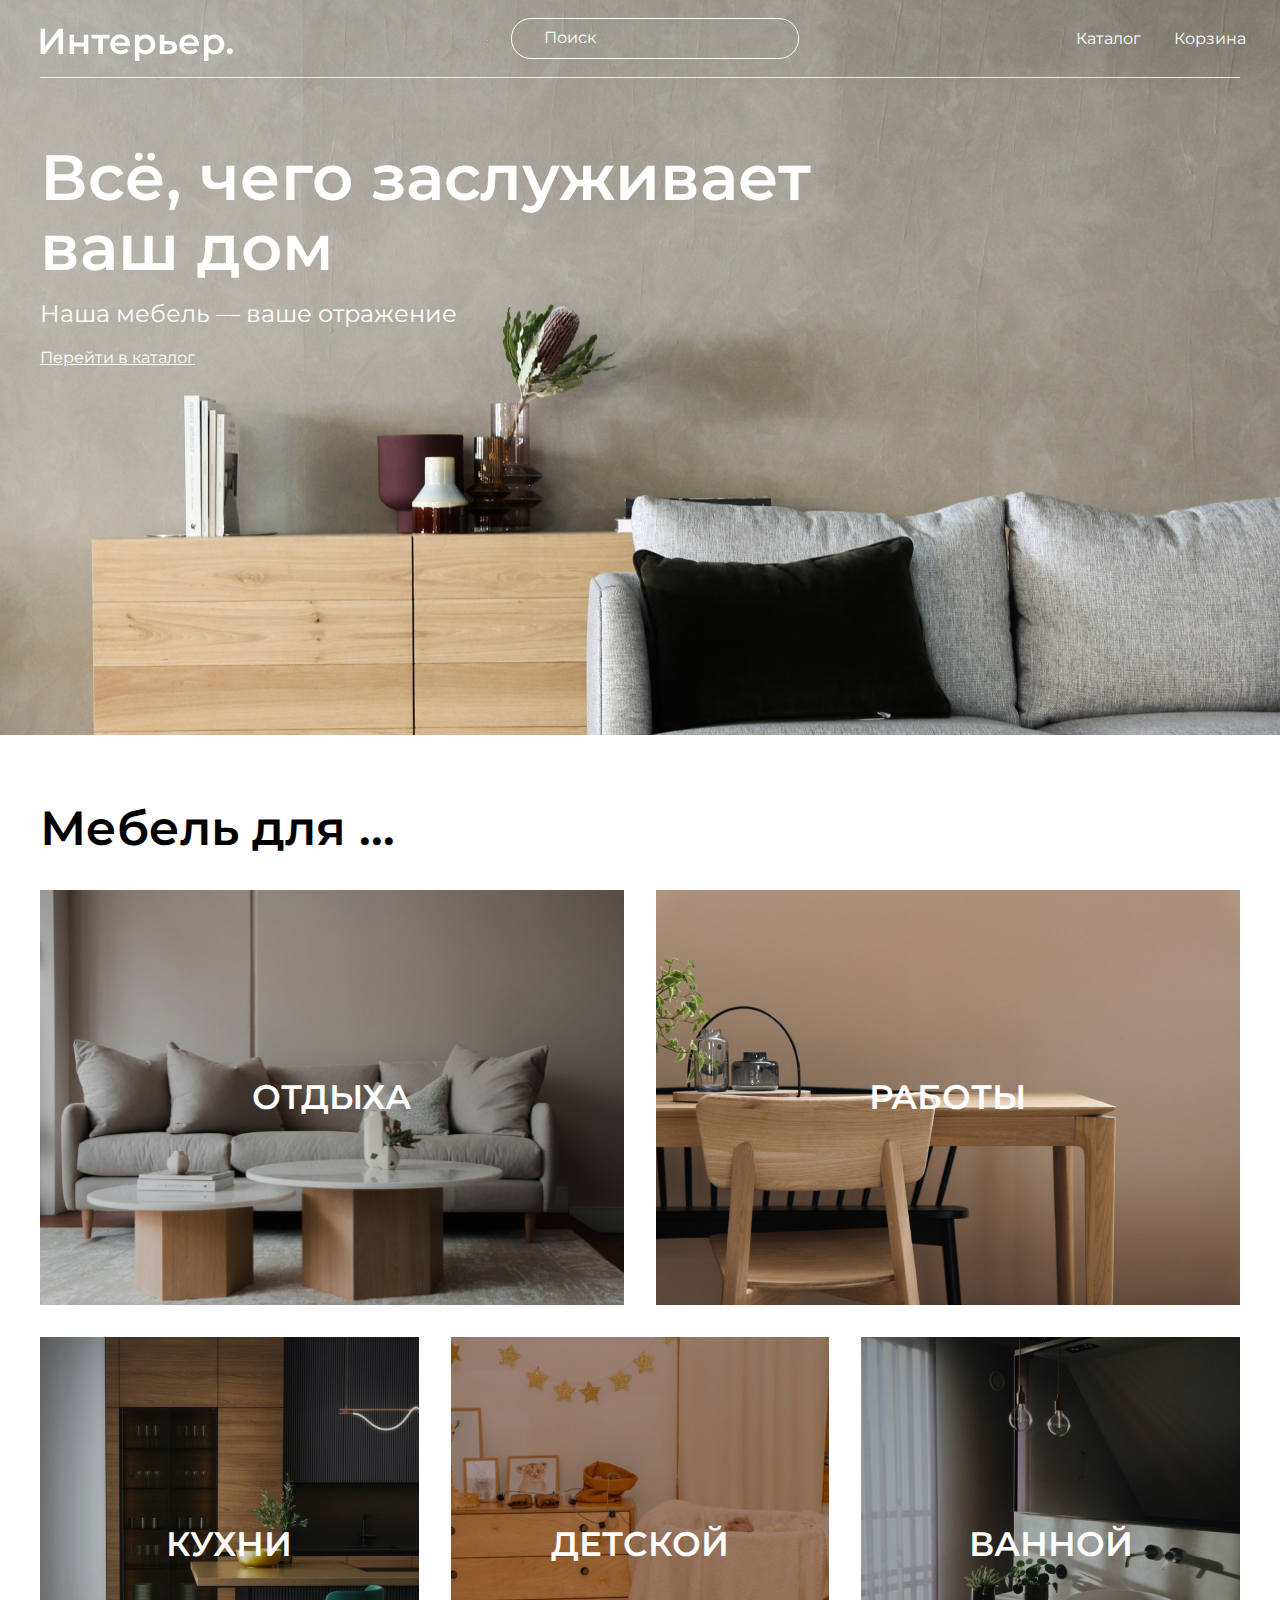
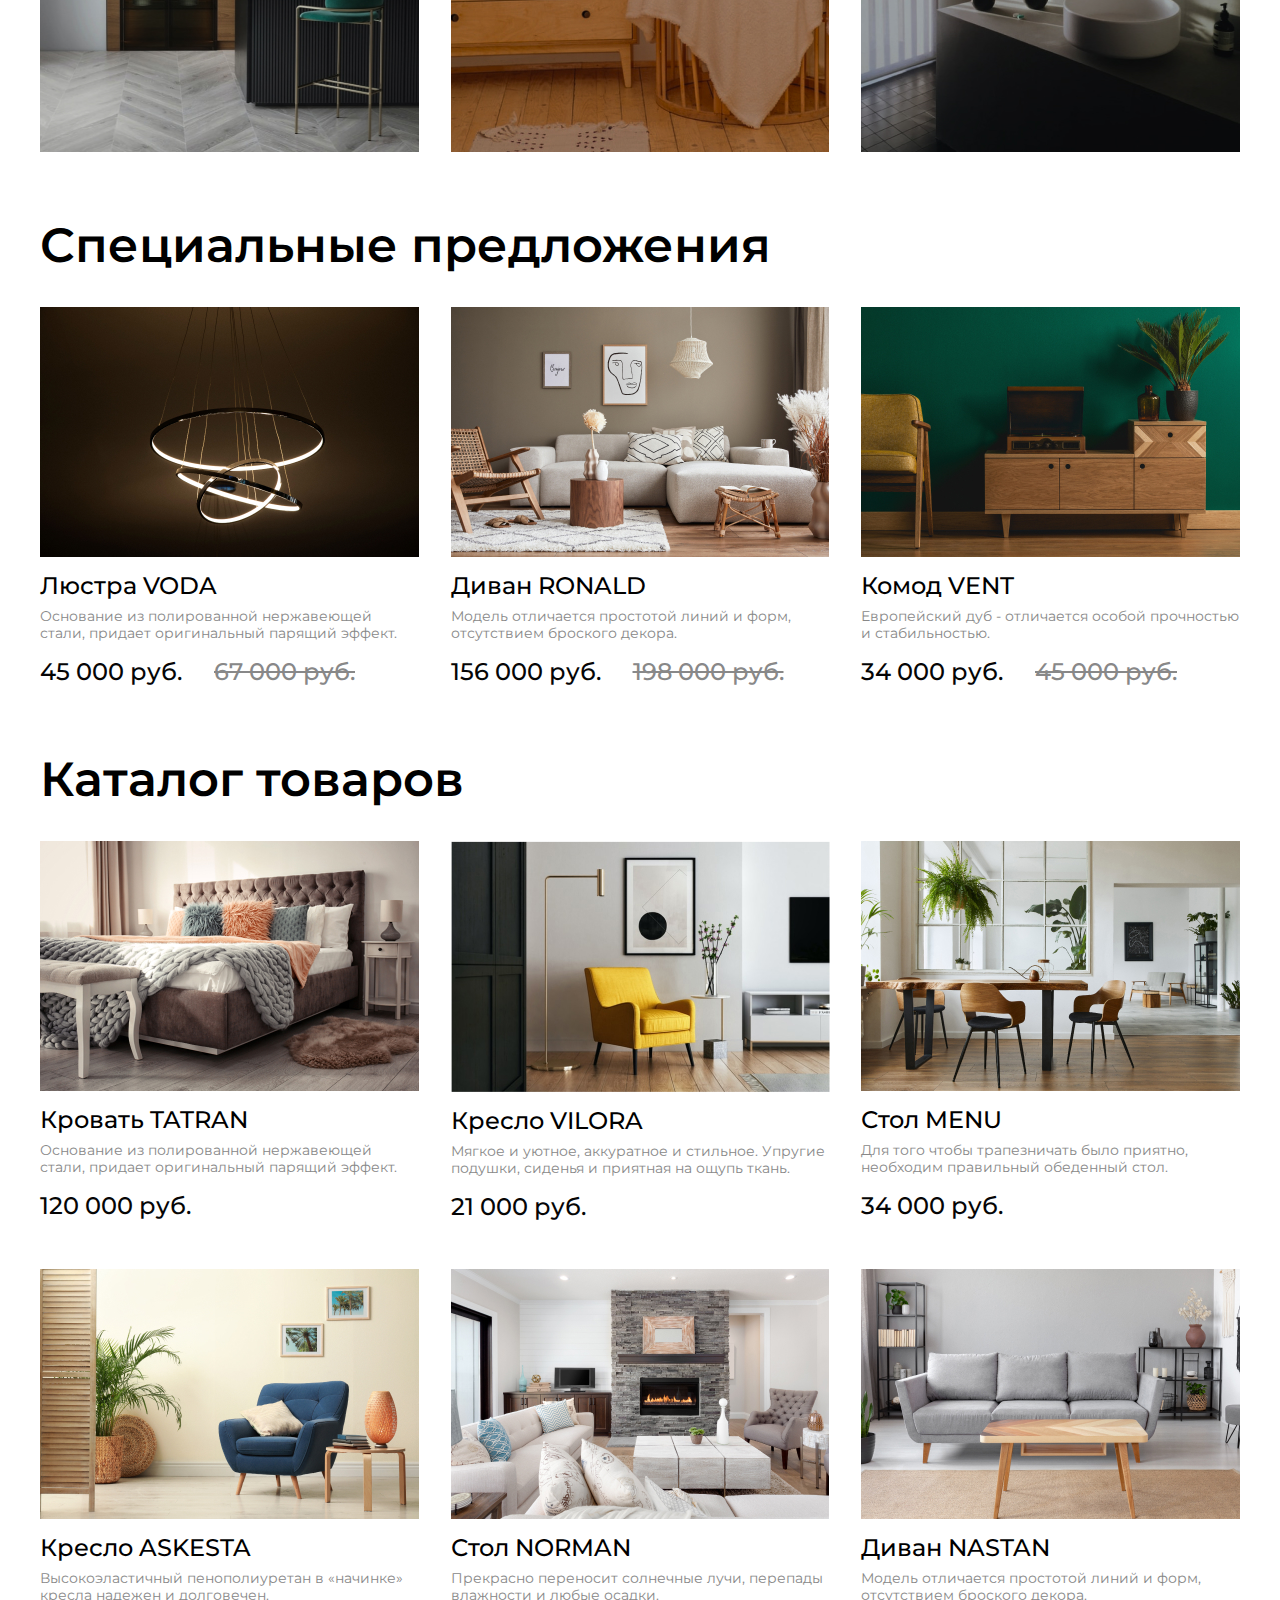
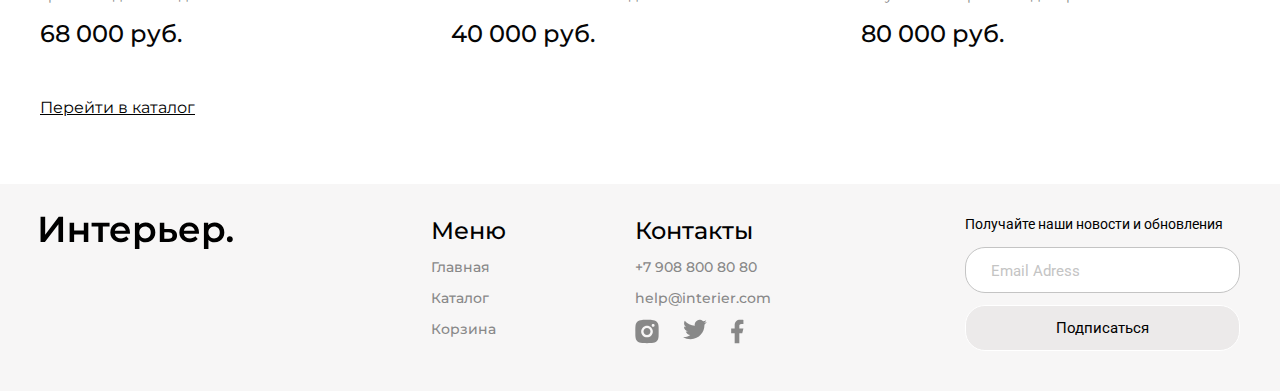
==== index.html @ 7ad2317c "Update and rename Index.html to index.html" ====
<!DOCTYPE html>
<html lang="en">
<head>
    <meta charset="UTF-8">
    <meta http-equiv="X-UA-Compatible" content="IE=edge">
    <meta name="viewport" content="width=device-width, initial-scale=1.0">
    <title>Магазин мебели</title>
    <link rel="stylesheet" href="style.css">
    <link rel="preconnect" href="https://fonts.googleapis.com"> 
    <link rel="preconnect" href="https://fonts.gstatic.com" crossorigin> 
    <link href="https://fonts.googleapis.com/css2?family=Montserrat:wght@400;500;600&family=Poppins:wght@600&display=swap" rel="stylesheet">
    <link href="https://fonts.googleapis.com/css2?family=Roboto&display=swap" rel="stylesheet">
</head>
<body>
    <div class="head center">
        <header class="header">
            <a class="logo" href="index.html">
                <picture>
                    <source media="(min-width: 768px)" srcset="img/logo.svg">
                    <source media="(max-width: 767px)" srcset="img/logo_mob.svg">
                    <img src="img/logo.svg" alt="Логотип">
                </picture>
            </a>
            <input class="search" type="search" placeholder="Поиск">
            <nav class="navigation">
                <a class="link" href="catalog.html">Каталог</a>
                <a class="link" href="cart.html">Корзина</a>
            </nav>
            <div class="header_links">
                <a href="#">
                    <svg width="20" height="19" viewBox="0 0 20 19" fill="none" xmlns="http://www.w3.org/2000/svg">
                        <g clip-path="url(#clip0_310:627)">
                        <path d="M5.7515 2.99141C4.59282 4.14838 3.91891 5.70363 3.86709 7.34023C3.81528 8.97682 4.38946 10.5716 5.47264 11.7995C6.55581 13.0275 8.06645 13.7962 9.69672 13.9491C11.2973 14.0991 12.8949 13.6444 14.1757 12.6766L17.5069 16.0085L17.5069 16.0085C17.5897 16.0914 17.6881 16.1571 17.7963 16.2019C17.9046 16.2468 18.0206 16.2698 18.1377 16.2698C18.2549 16.2698 18.3709 16.2468 18.4791 16.2019C18.5873 16.1571 18.6857 16.0914 18.7685 16.0085C18.8514 15.9257 18.9171 15.8274 18.9619 15.7191C19.0068 15.6109 19.0298 15.4949 19.0298 15.3777C19.0298 15.2606 19.0068 15.1446 18.9619 15.0363C18.9171 14.9281 18.8514 14.8298 18.7685 14.7469L18.7685 14.7469L15.4368 11.416C16.4021 10.135 16.8547 8.53846 16.7038 6.93943C16.5501 5.31054 15.7816 3.80139 14.5547 2.719C13.3277 1.63662 11.7345 1.06232 10.0992 1.11292C8.46381 1.16352 6.90917 1.83523 5.7515 2.99141ZM5.7515 2.99141L5.82216 3.06217L5.7515 2.99141ZM13.5895 4.25366C14.0271 4.68416 14.3751 5.19703 14.6135 5.76269C14.8518 6.32835 14.9758 6.93561 14.9783 7.54944C14.9808 8.16327 14.8618 8.77152 14.628 9.3391C14.3943 9.90669 14.0505 10.4224 13.6164 10.8564C13.1824 11.2905 12.6667 11.6343 12.0991 11.868C11.5315 12.1018 10.9233 12.2208 10.3094 12.2183C9.6956 12.2158 9.08834 12.0918 8.52268 11.8535C7.95702 11.6151 7.44415 11.2671 7.01365 10.8295C6.15334 9.95509 5.67341 8.77613 5.6784 7.54944C5.6834 6.32275 6.17291 5.14773 7.04032 4.28033C7.90772 3.41292 9.08274 2.92341 10.3094 2.91841C11.5361 2.91342 12.7151 3.39335 13.5895 4.25366Z" fill="white" stroke="white" stroke-width="0.2"/>
                        </g>
                        <defs>
                        <clipPath id="clip0_310:627">
                        <rect width="19" height="19" fill="white" transform="translate(0.800537)"/>
                        </clipPath>
                        </defs>
                        </svg>                        
                </a>
                <a href="catalog.html">
                    <svg width="20" height="21" viewBox="0 0 20 21" fill="none" xmlns="http://www.w3.org/2000/svg">
                        <rect x="0.800537" y="0.900024" width="4.57143" height="4.57143" fill="white"/>
                        <rect x="0.800537" y="8.21436" width="4.57143" height="4.57143" fill="white"/>
                        <rect x="0.800537" y="15.5286" width="4.57143" height="4.57143" fill="white"/>
                        <rect x="8.11401" y="8.21436" width="4.57143" height="4.57143" fill="white"/>
                        <rect x="8.11401" y="15.5286" width="4.57143" height="4.57143" fill="white"/>
                        <rect x="8.11401" y="0.900024" width="4.57143" height="4.57143" fill="white"/>
                        <rect x="15.4285" y="8.21436" width="4.57143" height="4.57143" fill="white"/>
                        <rect x="15.4285" y="15.5286" width="4.57143" height="4.57143" fill="white"/>
                        <rect x="15.4285" y="0.900024" width="4.57143" height="4.57143" fill="white"/>
                        </svg>
                        
                </a>
                <a href="cart.html">
                    <svg width="25" height="25" viewBox="0 0 25 25" fill="none" xmlns="http://www.w3.org/2000/svg">
                        <path d="M14.5834 20.8333C15.1359 20.8333 15.6658 20.6138 16.0566 20.2231C16.4473 19.8324 16.6667 19.3025 16.6667 18.75C16.6667 18.1974 16.4473 17.6675 16.0566 17.2768C15.6658 16.8861 15.1359 16.6666 14.5834 16.6666C14.0309 16.6666 13.501 16.8861 13.1103 17.2768C12.7196 17.6675 12.5001 18.1974 12.5001 18.75C12.5001 19.3025 12.7196 19.8324 13.1103 20.2231C13.501 20.6138 14.0309 20.8333 14.5834 20.8333ZM7.29174 20.8333C7.84428 20.8333 8.37418 20.6138 8.76488 20.2231C9.15558 19.8324 9.37508 19.3025 9.37508 18.75C9.37508 18.1974 9.15558 17.6675 8.76488 17.2768C8.37418 16.8861 7.84428 16.6666 7.29174 16.6666C6.73921 16.6666 6.20931 16.8861 5.81861 17.2768C5.4279 17.6675 5.20841 18.1974 5.20841 18.75C5.20841 19.3025 5.4279 19.8324 5.81861 20.2231C6.20931 20.6138 6.73921 20.8333 7.29174 20.8333ZM20.873 6.16975C21.133 6.16136 21.3796 6.05217 21.5606 5.86525C21.7416 5.67834 21.8428 5.42836 21.8428 5.16819C21.8428 4.90801 21.7416 4.65804 21.5606 4.47112C21.3796 4.28421 21.133 4.17501 20.873 4.16663H19.674C18.7345 4.16663 17.922 4.81871 17.7178 5.73538L16.4126 11.6125C16.2084 12.5291 15.3959 13.1812 14.4563 13.1812H6.63133L5.12924 7.17079H14.8636C15.1212 7.15904 15.3644 7.04844 15.5425 6.86199C15.7206 6.67555 15.82 6.42761 15.82 6.16975C15.82 5.91189 15.7206 5.66395 15.5425 5.47751C15.3644 5.29106 15.1212 5.18046 14.8636 5.16871H5.12924C4.82473 5.16862 4.5242 5.23796 4.25051 5.37145C3.97682 5.50495 3.73716 5.69909 3.54976 5.93911C3.36236 6.17913 3.23215 6.45872 3.16903 6.75662C3.10591 7.05452 3.11154 7.36289 3.1855 7.65829L4.68758 13.6666C4.79586 14.1002 5.046 14.485 5.39821 14.7601C5.75042 15.0351 6.18447 15.1844 6.63133 15.1843H14.4563C15.368 15.1845 16.2524 14.8736 16.9636 14.3032C17.6748 13.7327 18.1701 12.9368 18.3678 12.0468L19.674 6.16975H20.873Z" fill="white"/>
                        </svg>                        
                </a>
            </div>
        </header>
        <section>
            <h1 class="head_title">Всё, чего заслуживает ваш дом</h1>
            <p class="head_discription">Наша мебель — ваше отражение</p>
            <a class="tocatalog" href="catalog.html">Перейти в каталог</a>
        </section>
    </div>
    <div class="for center">
        <h2 class="for_title">Мебель для ...</h2>
        <div class="for_grid">
            <div class="for_content for_content_big for_relax">Отдыха</div>
            <div class="for_content for_content_big for_work">Работы</div>
            <div class="for_content for_content_small for_kitchen">Кухни</div>
            <div class="for_content for_content_small for_kid">Детской</div>
            <div class="for_content for_content_small for_bathroom">Ванной</div>
        </div>
    </div>
    <div class="special center">
        <h2 class="content_title">Специальные предложения</h2>
        <div class="products">
        <div class="product_content">
            <img class="product_photo" src="img/voda.jpg" alt="Люстра VODA">
            <h3 class="product_name">Люстра VODA</h3>
            <p class="product_discription">Основание из полированной нержавеющей стали, придает оригинальный парящий эффект.</p>
            <p class="newprice">45 000 руб. <span class="oldprice">67 000 руб.</span></p>
        </div>
        <div class="product_content">
            <img class="product_photo" src="img/ronald.jpg" alt="Диван RONALD">
            <h3 class="product_name">Диван RONALD</h3>
            <p class="product_discription">Модель отличается простотой линий и форм, отсутствием броского декора.</p>
            <p class="newprice">156 000 руб. <span class="oldprice">198 000 руб.</span></p>
        </div>
        <div class="product_content">
            <img class="product_photo" src="img/vent.jpg" alt="Комод VENT">
            <h3 class="product_name">Комод VENT</h3>
            <p class="product_discription">Европейский дуб - отличается особой прочностью и стабильностью.</p>
            <p class="newprice">34 000 руб. <span class="oldprice">45 000 руб.</span></p>
        </div> 
        </div>  
    </div>
    <div class="catalog center">
        <h2 class="content_title">Каталог товаров</h2>
        <div class="products">
        <div class="product_content">    
            <img class="product_photo" src="img/tatran.jpg" alt="Кровать TATRAN">
            <h3 class="product_name">Кровать TATRAN</h3>
            <p class="product_discription">Основание из полированной нержавеющей стали, придает оригинальный парящий эффект.</p>
            <p class="newprice">120 000 руб.</p>
        </div>
        <div class="product_content">    
            <img class="product_photo" src="img/product1.jpg" alt="Кресло VILORA">
            <h3 class="product_name">Кресло VILORA</h3>
            <p class="product_discription">Мягкое и уютное, аккуратное и стильное. Упругие подушки, сиденья и приятная на ощупь ткань.</p>
            <p class="newprice">21 000 руб.</p>
        </div>
        <div class="product_content">    
            <img class="product_photo" src="img/menu.jpg" alt="Стол MENU">
            <h3 class="product_name">Стол MENU</h3>
            <p class="product_discription">Для того чтобы трапезничать было приятно, необходим правильный обеденный стол.</p>
            <p class="newprice">34 000 руб.</p>
        </div>
        <div class="product_content">    
            <img class="product_photo" src="img/askesta.jpg" alt="Кресло ASKESTA">
            <h3 class="product_name">Кресло ASKESTA</h3>
            <p class="product_discription">Высокоэластичный пенополиуретан в «начинке» кресла надежен и долговечен.</p>
            <p class="newprice">68 000 руб.</p>
        </div>
        <div class="product_content">    
            <img class="product_photo" src="img/norman.jpg" alt="Стол NORMAN">
            <h3 class="product_name">Стол NORMAN</h3>
            <p class="product_discription">Прекрасно переносит солнечные лучи, перепады влажности и любые осадки.</p>
            <p class="newprice">40 000 руб.</p>
        </div>
        <div class="product_content">    
            <img class="product_photo" src="img/nastan.jpg" alt="Диван NASTAN">
            <h3 class="product_name">Диван NASTAN</h3>
            <p class="product_discription">Модель отличается простотой линий и форм, отсутствием броского декора. </p>
            <p class="newprice">80 000 руб.</p>
        </div>
        <div>
            <a class="to_catalog" href="catalog.html">Перейти в каталог</a>
        </div>
        </div>
    </div>
    <footer class="footer center">  
        <div class="footer_content">
            <a class="footer__logo" href="index.html"><img src="img/footer_logo.svg" alt="Логотип"></a>
        <div class="info">
        <div class="menu_content">
            <h4 class="menu_title">Меню</h4>
            <div><a class="menu" href="index.html">Главная</a></div>
            <div><a class="menu" href="catalog.html">Каталог</a></div>
            <div><a class="menu" href="cart.html">Корзина</a></div>
        </div>
        <div class="contact_content">
            <h4 class="contact_title">Контакты</h4>
            <div><a class="contact" href="tel:+79088008080">+7 908 800 80 80</a></div>
            <div><a class="contact" href="mailto:@interier.com">help@interier.com</a></div>
            <div class="social_media">
                <a href="instagram.com" class="inst">
                    <svg width="24" height="25" viewBox="0 0 24 25" xmlns="http://www.w3.org/2000/svg">
                        <path d="M12 0.833984C15.1699 0.833984 15.5654 0.845651 16.809 0.903984C18.0515 0.962318 18.8974 1.15715 19.6417 1.44648C20.4117 1.74282 21.0604 2.14415 21.709 2.79165C22.3023 3.37486 22.7613 4.08034 23.0542 4.85898C23.3424 5.60215 23.5384 6.44915 23.5967 7.69165C23.6515 8.93532 23.6667 9.33082 23.6667 12.5007C23.6667 15.6705 23.655 16.066 23.5967 17.3097C23.5384 18.5522 23.3424 19.398 23.0542 20.1423C22.7622 20.9214 22.303 21.627 21.709 22.2097C21.1257 22.8027 20.4202 23.2617 19.6417 23.5548C18.8985 23.843 18.0515 24.039 16.809 24.0973C15.5654 24.1522 15.1699 24.1673 12 24.1673C8.83021 24.1673 8.43471 24.1557 7.19104 24.0973C5.94854 24.039 5.10271 23.843 4.35837 23.5548C3.57942 23.2625 2.87382 22.8034 2.29104 22.2097C1.69768 21.6265 1.23863 20.921 0.945874 20.1423C0.656541 19.3992 0.461707 18.5522 0.403374 17.3097C0.348541 16.066 0.333374 15.6705 0.333374 12.5007C0.333374 9.33082 0.345041 8.93532 0.403374 7.69165C0.461707 6.44798 0.656541 5.60332 0.945874 4.85898C1.23782 4.07986 1.69698 3.37419 2.29104 2.79165C2.87399 2.19809 3.57954 1.739 4.35837 1.44648C5.10271 1.15715 5.94737 0.962318 7.19104 0.903984C8.43471 0.849151 8.83021 0.833984 12 0.833984ZM12 6.66732C10.4529 6.66732 8.96921 7.2819 7.87525 8.37586C6.78129 9.46982 6.16671 10.9536 6.16671 12.5007C6.16671 14.0477 6.78129 15.5315 7.87525 16.6254C8.96921 17.7194 10.4529 18.334 12 18.334C13.5471 18.334 15.0309 17.7194 16.1248 16.6254C17.2188 15.5315 17.8334 14.0477 17.8334 12.5007C17.8334 10.9536 17.2188 9.46982 16.1248 8.37586C15.0309 7.2819 13.5471 6.66732 12 6.66732ZM19.5834 6.37565C19.5834 5.98888 19.4297 5.61794 19.1562 5.34445C18.8827 5.07096 18.5118 4.91732 18.125 4.91732C17.7383 4.91732 17.3673 5.07096 17.0938 5.34445C16.8204 5.61794 16.6667 5.98888 16.6667 6.37565C16.6667 6.76243 16.8204 7.13336 17.0938 7.40685C17.3673 7.68034 17.7383 7.83398 18.125 7.83398C18.5118 7.83398 18.8827 7.68034 19.1562 7.40685C19.4297 7.13336 19.5834 6.76243 19.5834 6.37565ZM12 9.00065C12.9283 9.00065 13.8185 9.3694 14.4749 10.0258C15.1313 10.6822 15.5 11.5724 15.5 12.5007C15.5 13.4289 15.1313 14.3191 14.4749 14.9755C13.8185 15.6319 12.9283 16.0007 12 16.0007C11.0718 16.0007 10.1815 15.6319 9.52517 14.9755C8.86879 14.3191 8.50004 13.4289 8.50004 12.5007C8.50004 11.5724 8.86879 10.6822 9.52517 10.0258C10.1815 9.3694 11.0718 9.00065 12 9.00065Z"/>
                    </svg>                        
                </a>
                <a href="twitter.com" class="twi">
                    <svg width="24" height="21" viewBox="0 0 24 21" xmlns="http://www.w3.org/2000/svg">
                    <path d="M23.8557 3.09907C22.965 3.49305 22.0205 3.75179 21.0534 3.86674C22.0728 3.25708 22.8357 2.29759 23.2001 1.16707C22.2434 1.7364 21.1946 2.1354 20.1014 2.35124C19.3671 1.56558 18.3938 1.04453 17.3328 0.869085C16.2719 0.693643 15.1827 0.873642 14.2345 1.3811C13.2864 1.88855 12.5325 2.69503 12.09 3.67516C11.6475 4.65529 11.5413 5.75415 11.7877 6.8009C9.84769 6.70367 7.94978 6.19951 6.21723 5.32118C4.48468 4.44284 2.95621 3.20996 1.73106 1.70257C1.2974 2.44743 1.06951 3.29417 1.07073 4.15607C1.07073 5.84774 1.93173 7.34224 3.24073 8.21724C2.46607 8.19285 1.70847 7.98365 1.03106 7.60707V7.66774C1.0313 8.79439 1.42116 9.88629 2.13455 10.7583C2.84794 11.6303 3.84096 12.2288 4.94523 12.4522C4.22611 12.6471 3.47209 12.6758 2.74023 12.5362C3.05157 13.506 3.6584 14.3541 4.47575 14.9619C5.2931 15.5696 6.28004 15.9065 7.29839 15.9254C6.28629 16.7203 5.12743 17.3079 3.88809 17.6546C2.64874 18.0013 1.35321 18.1004 0.0755615 17.9461C2.30588 19.3804 4.90217 20.1419 7.55389 20.1394C16.5291 20.1394 21.4372 12.7042 21.4372 6.25607C21.4372 6.04607 21.4314 5.83374 21.4221 5.62607C22.3774 4.9356 23.2019 4.08026 23.8569 3.10024L23.8557 3.09907Z"/>
                    </svg>
                    </a>
                <a href="facebook.com" class="fb">
                    <svg width="13" height="25" viewBox="0 0 13 25" xmlns="http://www.w3.org/2000/svg">
                        <path d="M8.33329 14.2218H11.25L12.4166 9.55518H8.33329V7.22184C8.33329 6.02018 8.33329 4.88851 10.6666 4.88851H12.4166V0.968509C12.0363 0.918343 10.6001 0.805176 9.08346 0.805176C5.91596 0.805176 3.66663 2.73834 3.66663 6.28851V9.55518H0.166626V14.2218H3.66663V24.1385H8.33329V14.2218Z"/>
                    </svg>                        
                </a>
            </div>
        </div>
        </div>
        <div class="news_content">
            <form action="#">
                <div class="news">Получайте наши новости и обновления</div>
                <div><input class="email" type="email" placeholder="Email Adress"></div>
                <div><button class="button" type="submit">Подписаться</button></div>
            </form>
        </div>
        </div>
    </footer>
</body>
</html>
---- style.css ----
* {
  margin: 0;
  padding: 0;
}

.center {
  padding-left: calc(50% - 600px);
  padding-right: calc(50% - 600px);
}

body {
  font-family: 'Montserrat', sans-serif;
}

.head {
  background-size: cover;
  background-image: url(img/header.jpg);
  background-repeat: no-repeat;
  height: 735px;
  background-position: center;
}

.header {
  height: 77px;
  display: -webkit-box;
  display: -ms-flexbox;
  display: flex;
  -webkit-box-orient: horizontal;
  -webkit-box-direction: normal;
      -ms-flex-direction: row;
          flex-direction: row;
  -webkit-box-pack: justify;
      -ms-flex-pack: justify;
          justify-content: space-between;
  -webkit-box-align: center;
      -ms-flex-align: center;
          align-items: center;
  border-bottom: 0.5px solid rgba(255, 255, 255, 0.8);
}

.logo {
  margin-top: 16px;
}

.search {
  border: 1px solid #FFFFFF;
  -webkit-box-sizing: border-box;
          box-sizing: border-box;
  border-radius: 20px;
  width: 288px;
  height: 41px;
  background-color: transparent;
  padding-left: 32px;
  padding-right: 32px;
}

.search::-webkit-input-placeholder {
  color: #FFFFFF;
  font-family: Montserrat;
  font-style: normal;
  font-weight: normal;
  font-size: 16px;
  line-height: 20px;
}

.search:-ms-input-placeholder {
  color: #FFFFFF;
  font-family: Montserrat;
  font-style: normal;
  font-weight: normal;
  font-size: 16px;
  line-height: 20px;
}

.search::-ms-input-placeholder {
  color: #FFFFFF;
  font-family: Montserrat;
  font-style: normal;
  font-weight: normal;
  font-size: 16px;
  line-height: 20px;
}

.search::placeholder {
  color: #FFFFFF;
  font-family: Montserrat;
  font-style: normal;
  font-weight: normal;
  font-size: 16px;
  line-height: 20px;
}

.navigation {
  display: -webkit-box;
  display: -ms-flexbox;
  display: flex;
  gap: 32px;
}

.header_links {
  display: none;
}

.link {
  font-size: 16px;
  line-height: 20px;
  color: #FFFFFF;
  width: 66px;
  height: 20px;
  text-decoration: none;
}

.link:hover {
  -webkit-transition-duration: 0.2s;
          transition-duration: 0.2s;
  text-decoration: underline;
  -webkit-transform: scale(1.1);
          transform: scale(1.1);
}

.head_title {
  font-weight: 600;
  font-size: 64px;
  line-height: 70px;
  margin-top: 64px;
  margin-bottom: 16px;
  max-width: 792px;
  color: #FFFFFF;
}

.head_discription {
  font-size: 24px;
  line-height: 32px;
  margin-bottom: 16px;
  max-width: 792px;
  height: 32px;
  color: #FFFFFF;
}

.tocatalog {
  font-size: 16px;
  line-height: 24px;
  max-width: 155px;
  height: 24px;
  color: #FFFFFF;
}

.tocatalog:hover {
  text-decoration: none;
  -webkit-transition-duration: 0.2s;
          transition-duration: 0.2s;
}

.for_title {
  font-style: normal;
  font-weight: 600;
  font-size: 48px;
  line-height: 59px;
  display: -webkit-box;
  display: -ms-flexbox;
  display: flex;
  -webkit-box-align: center;
      -ms-flex-align: center;
          align-items: center;
  text-align: center;
  color: #000000;
  width: 355px;
  height: 59px;
  padding-top: 64px;
  padding-bottom: 32px;
}

.for_grid {
  display: -ms-grid;
  display: grid;
  gap: 32px;
  -ms-grid-columns: (1fr)[12];
      grid-template-columns: repeat(12, 1fr);
}

.for_content {
  font-style: normal;
  font-weight: 600;
  font-size: 34px;
  line-height: 41px;
  display: -webkit-box;
  display: -ms-flexbox;
  display: flex;
  -webkit-box-align: center;
      -ms-flex-align: center;
          align-items: center;
  text-align: center;
  -webkit-box-pack: center;
      -ms-flex-pack: center;
          justify-content: center;
  color: #FFFFFF;
  height: 415px;
  text-transform: uppercase;
}

.for_content_big {
  grid-column: span 6;
}

.for_content_small {
  grid-column: span 4;
}

.for_relax {
  background-size: cover;
  background-image: url(img/relax.jpg);
  background-repeat: no-repeat;
  background-position: center;
}

.for_work {
  background-size: cover;
  background-image: url(img/work.jpg);
  background-repeat: no-repeat;
  background-position: center;
}

.for_kitchen {
  background-size: cover;
  background-image: url(img/kitchen.jpg);
  background-repeat: no-repeat;
  background-position: center;
}

.for_kid {
  background-size: cover;
  background-image: url(img/kid.jpg);
  background-repeat: no-repeat;
  background-position: center;
}

.for_bathroom {
  background-size: cover;
  background-image: url(img/bathroom.jpg);
  background-repeat: no-repeat;
  background-position: center;
}

.content_title {
  font-weight: 600;
  font-size: 48px;
  line-height: 59px;
  color: #000000;
  margin-bottom: 32px;
  margin-top: 64px;
}

.products {
  display: -webkit-box;
  display: -ms-flexbox;
  display: flex;
  -webkit-box-pack: justify;
      -ms-flex-pack: justify;
          justify-content: space-between;
  -ms-flex-wrap: wrap;
      flex-wrap: wrap;
  -webkit-box-orient: horizontal;
  -webkit-box-direction: normal;
      -ms-flex-direction: row;
          flex-direction: row;
  row-gap: 48px;
}

.product_photo {
  margin-bottom: 10px;
}

.product_name {
  font-weight: 500;
  font-size: 24px;
  line-height: 29px;
  color: #000000;
  margin-bottom: 8px;
}

.product_discription {
  font-size: 14px;
  line-height: 17px;
  color: #888888;
  margin-bottom: 12px;
  max-width: 379px;
  min-height: 37px;
}

.newprice {
  font-weight: 500;
  font-size: 24px;
  line-height: 29px;
  color: #050505;
  display: -webkit-box;
  display: -ms-flexbox;
  display: flex;
  -webkit-box-orient: horizontal;
  -webkit-box-direction: normal;
      -ms-flex-direction: row;
          flex-direction: row;
  gap: 32px;
}

.oldprice {
  font-weight: 500;
  font-size: 24px;
  line-height: 29px;
  -webkit-text-decoration-line: line-through;
          text-decoration-line: line-through;
  color: #888888;
}

.catalog {
  padding-bottom: 64px;
}

.to_catalog {
  font-style: normal;
  font-weight: 400;
  font-size: 16px;
  line-height: 24px;
  -webkit-text-decoration-line: underline;
          text-decoration-line: underline;
  color: #000000;
  width: 155px;
  height: 24px;
}

.to_catalog:hover {
  text-decoration: none;
  -webkit-transition-duration: 0.2s;
          transition-duration: 0.2s;
}

.footer {
  background-color: #F7F6F6;
  padding-top: 32px;
  padding-bottom: 40px;
}

.footer_content {
  display: -webkit-box;
  display: -ms-flexbox;
  display: flex;
  -webkit-box-orient: horizontal;
  -webkit-box-direction: normal;
      -ms-flex-direction: row;
          flex-direction: row;
  -ms-flex-wrap: wrap;
      flex-wrap: wrap;
  -webkit-box-pack: justify;
      -ms-flex-pack: justify;
          justify-content: space-between;
}

.footer__logo {
  width: 198px;
  height: 44px;
}

.info {
  gap: 129px;
  display: -webkit-box;
  display: -ms-flexbox;
  display: flex;
  -webkit-box-orient: horizontal;
  -webkit-box-direction: normal;
      -ms-flex-direction: row;
          flex-direction: row;
}

.menu_content {
  display: -webkit-box;
  display: -ms-flexbox;
  display: flex;
  -webkit-box-orient: vertical;
  -webkit-box-direction: normal;
      -ms-flex-direction: column;
          flex-direction: column;
  gap: 12px;
}

.menu_title {
  font-weight: 500;
  font-size: 24px;
  line-height: 29px;
  color: #000000;
}

.contact_content {
  display: -webkit-box;
  display: -ms-flexbox;
  display: flex;
  -webkit-box-orient: vertical;
  -webkit-box-direction: normal;
      -ms-flex-direction: column;
          flex-direction: column;
  gap: 12px;
}

.contact_title {
  font-weight: 500;
  font-size: 24px;
  line-height: 29px;
  color: #000000;
}

.menu {
  font-weight: 500;
  font-size: 14px;
  line-height: 17px;
  color: #888888;
  text-decoration: none;
}

.contact {
  font-weight: 500;
  font-size: 14px;
  line-height: 17px;
  color: #888888;
  text-decoration: none;
}

.social_media {
  display: -webkit-box;
  display: -ms-flexbox;
  display: flex;
  -webkit-box-orient: horizontal;
  -webkit-box-direction: normal;
      -ms-flex-direction: row;
          flex-direction: row;
  gap: 24px;
  fill: #888888;
}

.inst:hover {
  -webkit-transition-duration: 0.2s;
          transition-duration: 0.2s;
  fill: #050505;
}

.twi:hover {
  -webkit-transition-duration: 0.2s;
          transition-duration: 0.2s;
  fill: #050505;
}

.fb:hover {
  -webkit-transition-duration: 0.2s;
          transition-duration: 0.2s;
  fill: #050505;
}

.news_content {
  display: -webkit-box;
  display: -ms-flexbox;
  display: flex;
  -webkit-box-orient: vertical;
  -webkit-box-direction: normal;
      -ms-flex-direction: column;
          flex-direction: column;
  gap: 12px;
}

.news {
  width: 272px;
  font-size: 14px;
  line-height: 16px;
  color: #000000;
  margin-bottom: 15px;
  font-family: Roboto, sans-serif;
}

.email {
  background: #FFFFFF;
  border: 1px solid #C4C4C4;
  -webkit-box-sizing: border-box;
          box-sizing: border-box;
  border-radius: 20px;
  font-style: normal;
  font-weight: normal;
  font-size: 15px;
  line-height: 18px;
  color: #C4C4C4;
  width: 275.36px;
  height: 46px;
  padding-left: 25px;
  padding-right: 25px;
  margin-bottom: 12px;
}

.email::-webkit-input-placeholder {
  font-family: Roboto, sans-serif;
  font-style: normal;
  font-weight: normal;
  font-size: 15px;
  line-height: 18px;
  color: #C4C4C4;
}

.email:-ms-input-placeholder {
  font-family: Roboto, sans-serif;
  font-style: normal;
  font-weight: normal;
  font-size: 15px;
  line-height: 18px;
  color: #C4C4C4;
}

.email::-ms-input-placeholder {
  font-family: Roboto, sans-serif;
  font-style: normal;
  font-weight: normal;
  font-size: 15px;
  line-height: 18px;
  color: #C4C4C4;
}

.email::placeholder {
  font-family: Roboto, sans-serif;
  font-style: normal;
  font-weight: normal;
  font-size: 15px;
  line-height: 18px;
  color: #C4C4C4;
}

.button {
  background: rgba(222, 215, 215, 0.41);
  border: 1px solid #FFFFFF;
  -webkit-box-sizing: border-box;
          box-sizing: border-box;
  border-radius: 20px;
  width: 275.36px;
  height: 46px;
  font-size: 15px;
  line-height: 18px;
  color: #000000;
  font-family: Roboto, sans-serif;
  font-style: normal;
  font-weight: normal;
  font-size: 15px;
}

.button:hover {
  -webkit-transition-duration: 0.2s;
          transition-duration: 0.2s;
  background: #C4C4C4;
}

.head_catalog {
  background-image: url(img/catalog_header.jpg);
  background-repeat: no-repeat;
  background-position: center;
  background-size: cover;
  height: 400px;
}

.header_catalog {
  height: 77px;
  display: -webkit-box;
  display: -ms-flexbox;
  display: flex;
  -webkit-box-orient: horizontal;
  -webkit-box-direction: normal;
      -ms-flex-direction: row;
          flex-direction: row;
  -webkit-box-pack: justify;
      -ms-flex-pack: justify;
          justify-content: space-between;
  -webkit-box-align: center;
      -ms-flex-align: center;
          align-items: center;
  border-bottom: 0.5px solid rgba(255, 255, 255, 0.8);
}

.catalog_title {
  font-style: normal;
  font-weight: 600;
  font-size: 64px;
  line-height: 70px;
  color: #FFFFFF;
  height: 70px;
  margin-top: 144px;
  margin-bottom: 126px;
}

.link_sort {
  display: -webkit-box;
  display: -ms-flexbox;
  display: flex;
  -webkit-box-orient: horizontal;
  -webkit-box-direction: normal;
      -ms-flex-direction: row;
          flex-direction: row;
  -webkit-box-pack: justify;
      -ms-flex-pack: justify;
          justify-content: space-between;
}

.ct_link {
  display: -webkit-box;
  display: -ms-flexbox;
  display: flex;
  -webkit-box-orient: horizontal;
  -webkit-box-direction: normal;
      -ms-flex-direction: row;
          flex-direction: row;
  gap: 10px;
  font-style: normal;
  font-weight: 400;
  font-size: 16px;
  line-height: 32px;
  color: #000000;
  padding-top: 64px;
  padding-bottom: 41px;
  text-decoration: none;
}

.catalog_link {
  font-style: normal;
  font-weight: 400;
  font-size: 16px;
  line-height: 32px;
  color: #000000;
  text-decoration: none;
}

.sort {
  margin-top: 64px;
  margin-bottom: 41px;
}

.sort_select {
  width: 288px;
  height: 41px;
  border: 1px solid #C4C4C4;
  -webkit-box-sizing: border-box;
          box-sizing: border-box;
  border-radius: 20px;
  font-family: Montserrat;
  font-style: normal;
  font-weight: normal;
  font-size: 16px;
  line-height: 20px;
  color: #000000;
  padding-left: 14px;
  padding-right: 22px;
}

.cart_head {
  background-size: cover;
  background-image: url(img/cart_header.jpg);
  background-repeat: no-repeat;
  background-position: center;
  height: 400px;
  border-bottom: 0.5px solid rgba(255, 255, 255, 0.8);
}

.cart_title {
  font-style: normal;
  font-weight: 600;
  font-size: 64px;
  line-height: 70px;
  color: #FFFFFF;
  padding-top: 144px;
}

.cart {
  display: -ms-grid;
  display: grid;
  gap: 32px;
  -ms-grid-columns: (1fr)[12];
      grid-template-columns: repeat(12, 1fr);
  margin-top: 64px;
}

.cart_content {
  grid-column: span 8;
}

.cart_text {
  display: -webkit-box;
  display: -ms-flexbox;
  display: flex;
  -webkit-box-orient: horizontal;
  -webkit-box-direction: normal;
      -ms-flex-direction: row;
          flex-direction: row;
  -webkit-box-pack: justify;
      -ms-flex-pack: justify;
          justify-content: space-between;
  padding-bottom: 14px;
}

.product {
  font-style: normal;
  font-weight: normal;
  font-size: 16px;
  line-height: 20px;
  display: -webkit-box;
  display: -ms-flexbox;
  display: flex;
  -webkit-box-align: center;
      -ms-flex-align: center;
          align-items: center;
  color: #000000;
}

.product_count {
  font-style: normal;
  font-weight: normal;
  font-size: 16px;
  line-height: 20px;
  display: -webkit-box;
  display: -ms-flexbox;
  display: flex;
  -webkit-box-align: center;
      -ms-flex-align: center;
          align-items: center;
  color: #000000;
  padding-right: 32px;
}

.cart_products {
  display: -webkit-box;
  display: -ms-flexbox;
  display: flex;
  -webkit-box-orient: vertical;
  -webkit-box-direction: normal;
      -ms-flex-direction: column;
          flex-direction: column;
  gap: 64px;
}

.cart_product {
  border-top: 0.5px solid #CACDD8;
  padding-top: 25px;
  display: -webkit-box;
  display: -ms-flexbox;
  display: flex;
  -webkit-box-orient: horizontal;
  -webkit-box-direction: normal;
      -ms-flex-direction: row;
          flex-direction: row;
  -webkit-box-pack: justify;
      -ms-flex-pack: justify;
          justify-content: space-between;
}

.cart_product_content {
  display: -webkit-box;
  display: -ms-flexbox;
  display: flex;
  -webkit-box-orient: horizontal;
  -webkit-box-direction: normal;
      -ms-flex-direction: row;
          flex-direction: row;
  gap: 32px;
}

.product_photo_incart {
  width: 173px;
  height: 173px;
}

.content_discription {
  display: -webkit-box;
  display: -ms-flexbox;
  display: flex;
  -webkit-box-orient: vertical;
  -webkit-box-direction: normal;
      -ms-flex-direction: column;
          flex-direction: column;
  -webkit-box-pack: justify;
      -ms-flex-pack: justify;
          justify-content: space-between;
}

.cart_product_name {
  font-style: normal;
  font-weight: 500;
  font-size: 24px;
  line-height: 29px;
  color: #000000;
}

.cart_product_discription {
  gap: 14px;
  font-style: normal;
  font-weight: normal;
  font-size: 14px;
  line-height: 17px;
  color: #888888;
  max-width: 276px;
  max-height: 50px;
}

.cart_price {
  display: -webkit-box;
  display: -ms-flexbox;
  display: flex;
  font-style: normal;
  font-weight: 500;
  font-size: 16px;
  line-height: 20px;
  display: flex;
  -webkit-box-align: center;
      -ms-flex-align: center;
          align-items: center;
  text-align: center;
  color: #050505;
}

.cart_links {
  display: -webkit-box;
  display: -ms-flexbox;
  display: flex;
  -webkit-box-orient: horizontal;
  -webkit-box-direction: normal;
      -ms-flex-direction: row;
          flex-direction: row;
  gap: 30px;
}

.favourites {
  font-family: Montserrat;
  font-style: normal;
  font-weight: normal;
  font-size: 14px;
  line-height: 210%;
  display: -webkit-box;
  display: -ms-flexbox;
  display: flex;
  -webkit-box-align: center;
      -ms-flex-align: center;
          align-items: center;
  text-align: center;
  -webkit-text-decoration-line: underline;
          text-decoration-line: underline;
  color: #000000;
}

.favourites:hover {
  -webkit-transition-duration: 1s;
          transition-duration: 1s;
  text-decoration: none;
}

.delete {
  font-family: Montserrat;
  font-style: normal;
  font-weight: normal;
  font-size: 14px;
  line-height: 210%;
  display: -webkit-box;
  display: -ms-flexbox;
  display: flex;
  -webkit-box-align: center;
      -ms-flex-align: center;
          align-items: center;
  text-align: center;
  -webkit-text-decoration-line: underline;
          text-decoration-line: underline;
  color: #000000;
}

.delete:hover {
  -webkit-transition-duration: 1s;
          transition-duration: 1s;
  text-decoration: none;
}

.count_input {
  background: #F7F6F6;
  border-radius: 6px;
  border: none;
  width: 59px;
  height: 51px;
  padding-left: 12px;
}

.count_input::-webkit-input-placeholder {
  font-family: Poppins, sans-serif;
  font-style: normal;
  font-weight: 600;
  font-size: 14px;
  line-height: 210%;
  display: -webkit-box;
  display: flex;
  -webkit-box-align: center;
          align-items: center;
  text-align: center;
  color: #000000;
  width: 100%;
  height: 27px;
}

.count_input:-ms-input-placeholder {
  font-family: Poppins, sans-serif;
  font-style: normal;
  font-weight: 600;
  font-size: 14px;
  line-height: 210%;
  display: -ms-flexbox;
  display: flex;
  -ms-flex-align: center;
      align-items: center;
  text-align: center;
  color: #000000;
  width: 100%;
  height: 27px;
}

.count_input::-ms-input-placeholder {
  font-family: Poppins, sans-serif;
  font-style: normal;
  font-weight: 600;
  font-size: 14px;
  line-height: 210%;
  display: -ms-flexbox;
  display: flex;
  -ms-flex-align: center;
      align-items: center;
  text-align: center;
  color: #000000;
  width: 100%;
  height: 27px;
}

.count_input::placeholder {
  font-family: Poppins, sans-serif;
  font-style: normal;
  font-weight: 600;
  font-size: 14px;
  line-height: 210%;
  display: -webkit-box;
  display: -ms-flexbox;
  display: flex;
  -webkit-box-align: center;
      -ms-flex-align: center;
          align-items: center;
  text-align: center;
  color: #000000;
  width: 100%;
  height: 27px;
}

.cart_bttns {
  display: -webkit-box;
  display: -ms-flexbox;
  display: flex;
  -webkit-box-orient: horizontal;
  -webkit-box-direction: normal;
      -ms-flex-direction: row;
          flex-direction: row;
  gap: 7px;
  padding-top: 50px;
}

.clear_cart {
  background: #FFFFFF;
  border: 1px solid #000000;
  -webkit-box-sizing: border-box;
          box-sizing: border-box;
  border-radius: 20px;
  font-family: Montserrat;
  font-style: normal;
  font-weight: normal;
  font-size: 14px;
  line-height: 17px;
  display: -webkit-box;
  display: -ms-flexbox;
  display: flex;
  -webkit-box-align: center;
      -ms-flex-align: center;
          align-items: center;
  text-align: center;
  color: #020202;
  width: 200px;
  height: 37px;
  -webkit-box-pack: center;
      -ms-flex-pack: center;
          justify-content: center;
}

.clear_cart:hover {
  -webkit-transition-duration: 0.2s;
          transition-duration: 0.2s;
  background: #000000;
  color: #FFFFFF;
}

.back_tocatalog {
  background: #FFFFFF;
  border: 1px solid #000000;
  -webkit-box-sizing: border-box;
          box-sizing: border-box;
  border-radius: 20px;
  font-style: normal;
  font-weight: normal;
  font-size: 14px;
  line-height: 17px;
  display: -webkit-box;
  display: -ms-flexbox;
  display: flex;
  -webkit-box-align: center;
      -ms-flex-align: center;
          align-items: center;
  text-align: center;
  color: #020202;
  width: 200px;
  height: 37px;
  -webkit-box-pack: center;
      -ms-flex-pack: center;
          justify-content: center;
}

.back_tocatalog:hover {
  -webkit-transition-duration: 0.2s;
          transition-duration: 0.2s;
  background: #000000;
  color: #FFFFFF;
}

.order_content {
  background: #F7F6F6;
  border-radius: 20px;
  -webkit-box-sizing: border-box;
          box-sizing: border-box;
  height: 556px;
  grid-column: span 4;
  padding-left: 32px;
  padding-right: 32px;
  max-width: 376px;
}

.order_title {
  font-family: Poppins, sans-serif;
  font-style: normal;
  font-weight: 600;
  font-size: 24px;
  -webkit-box-align: center;
      -ms-flex-align: center;
          align-items: center;
  text-align: center;
  line-height: 36px;
  color: #000000;
  height: 36px;
  padding-top: 42px;
  margin-bottom: 35px;
}

.information {
  border: none;
  background: #F7F6F6;
  margin-bottom: 44px;
  border-bottom: 0.5px solid #CACDD8;
  width: 100%;
}

.information::-webkit-input-placeholder {
  font-family: Montserrat;
  font-style: normal;
  font-weight: 400;
  font-size: 14px;
  line-height: 17px;
  color: #000000;
  height: 17px;
}

.information:-ms-input-placeholder {
  font-family: Montserrat;
  font-style: normal;
  font-weight: 400;
  font-size: 14px;
  line-height: 17px;
  color: #000000;
  height: 17px;
}

.information::-ms-input-placeholder {
  font-family: Montserrat;
  font-style: normal;
  font-weight: 400;
  font-size: 14px;
  line-height: 17px;
  color: #000000;
  height: 17px;
}

.information::placeholder {
  font-family: Montserrat;
  font-style: normal;
  font-weight: 400;
  font-size: 14px;
  line-height: 17px;
  color: #000000;
  height: 17px;
}

.subtotal {
  font-style: normal;
  font-weight: 400;
  font-size: 24px;
  line-height: 29px;
  display: -webkit-box;
  display: -ms-flexbox;
  display: flex;
  -webkit-box-align: center;
      -ms-flex-align: center;
          align-items: center;
  text-align: center;
  color: #000000;
  margin-bottom: 28px;
  -webkit-box-pack: center;
      -ms-flex-pack: center;
          justify-content: center;
  margin-top: 32px;
}

.order_button {
  background: #F7F6F6;
  border: 1px solid #000000;
  -webkit-box-sizing: border-box;
          box-sizing: border-box;
  border-radius: 20px;
  width: 100%;
  height: 41px;
  font-family: Montserrat;
  font-style: normal;
  font-weight: normal;
  font-size: 16px;
  line-height: 20px;
  color: #000000;
  animation: shadow-drop-center 1s ease-out 1s infinite alternate-reverse both;
}

@-webkit-keyframes shadow-drop-center {
  0% {
    -webkit-box-shadow: 0 0 0 0 rgba(0, 0, 0, 0);
            box-shadow: 0 0 0 0 rgba(0, 0, 0, 0);
  }
  100% {
    -webkit-box-shadow: 0 0 20px 0px rgba(0, 0, 0, 0.35);
            box-shadow: 0 0 20px 0px rgba(0, 0, 0, 0.35);
  }
}

@keyframes shadow-drop-center {
  0% {
    -webkit-box-shadow: 0 0 0 0 rgba(0, 0, 0, 0);
            box-shadow: 0 0 0 0 rgba(0, 0, 0, 0);
  }
  100% {
    -webkit-box-shadow: 0 0 20px 0px rgba(0, 0, 0, 0.35);
            box-shadow: 0 0 20px 0px rgba(0, 0, 0, 0.35);
  }
}

.cart_special {
  padding-bottom: 64px;
}

.to_catalog_from_cart {
  margin-top: 32px;
}

@media (max-width: 1023px) {
  .center {
    padding-left: calc(50% - 393px);
    padding-right: calc(50% - 393px);
  }
  .link:hover {
    font-size: 16px;
  }
  .footer__logo {
    display: none;
  }
  .for_content {
    height: 268px;
  }
  .cart {
    -ms-grid-columns: (1fr)[8];
        grid-template-columns: repeat(8, 1fr);
  }
}

@media (max-width: 767px) {
  .center {
    padding-left: calc(50% - 171px);
    padding-right: calc(50% - 171px);
  }
  img {
    max-width: 100%;
  }
  .head {
    text-align: center;
    height: 100vh;
  }
  .header {
    padding-top: 32px;
    border-bottom: none;
  }
  .search {
    display: none;
  }
  .navigation {
    display: none;
  }
  .header_links {
    display: -webkit-box;
    display: -ms-flexbox;
    display: flex;
    gap: 32px;
    -webkit-box-align: center;
        -ms-flex-align: center;
            align-items: center;
  }
  .head_title {
    font-size: 48px;
    text-align: center;
    margin-top: 46px;
    line-height: 59px;
  }
  .head_discription {
    font-size: 16px;
    line-height: 32px;
    text-align: center;
  }
  .tocatalog {
    font-size: 14px;
    text-align: center;
  }
  .header_catalog {
    padding-top: 32px;
    border-bottom: none;
  }
  .for_title {
    padding-top: 32px;
    font-size: 24px;
    line-height: 29px;
  }
  .for_grid {
    display: -ms-grid;
    display: grid;
    gap: 16px;
    -ms-grid-columns: (1fr)[4];
        grid-template-columns: repeat(4, 1fr);
  }
  .for_content {
    font-size: 28px;
    line-height: 34px;
  }
  .for_content_big {
    grid-column: 1 / -1;
    height: 244px;
  }
  .for_content_small {
    grid-column: 1 / -1;
    height: 375px;
  }
  .content_title {
    font-size: 24px;
    line-height: 29px;
    margin-top: 48px;
  }
  .product_name {
    font-size: 18px;
    line-height: 22px;
  }
  .newprice {
    font-size: 18px;
    line-height: 22px;
  }
  .oldprice {
    font-size: 18px;
    line-height: 22px;
  }
  .footer_content {
    gap: 32px;
    -webkit-box-pack: center;
        -ms-flex-pack: center;
            justify-content: center;
  }
  .info {
    gap: 100px;
  }
  .head_catalog {
    height: 100vh;
  }
  .catalog_title {
    font-size: 48px;
    line-height: 59px;
    text-align: center;
    margin-top: 100px;
  }
  .link_sort {
    -ms-flex-wrap: wrap;
        flex-wrap: wrap;
  }
  .ct_link {
    padding-top: 32px;
    padding-bottom: 16px;
    font-size: 14px;
  }
  .sort {
    margin-top: 0px;
    margin-bottom: 32px;
  }
  .cart {
    -ms-grid-columns: (1fr)[4];
        grid-template-columns: repeat(4, 1fr);
    margin-top: 92px;
  }
  .cart_head {
    height: 100vh;
  }
  .cart_title {
    font-size: 48px;
    line-height: 59px;
    padding-top: 100px;
    text-align: center;
  }
  .cart_content {
    grid-column: 1 / -1;
  }
  .cart_text {
    display: none;
  }
  .product_photo_incart {
    display: none;
  }
  .cart_products {
    gap: 24px;
  }
  .cart_product {
    gap: 19px;
    padding-top: 18px;
  }
  .content_discription {
    gap: 15px;
  }
  .order_content {
    grid-column: 1 / -1;
  }
  .cart_bttns {
    padding-top: 32px;
  }
  .clear_cart {
    font-size: 12px;
    line-height: 15px;
    -webkit-box-pack: center;
        -ms-flex-pack: center;
            justify-content: center;
    width: 163px;
  }
  .back_tocatalog {
    font-size: 12px;
    line-height: 15px;
    -webkit-box-pack: center;
        -ms-flex-pack: center;
            justify-content: center;
    width: 163px;
  }
  .catalog {
    padding-bottom: 32px;
  }
  .products {
    row-gap: 32px;
  }
}
/*# sourceMappingURL=style.css.map */
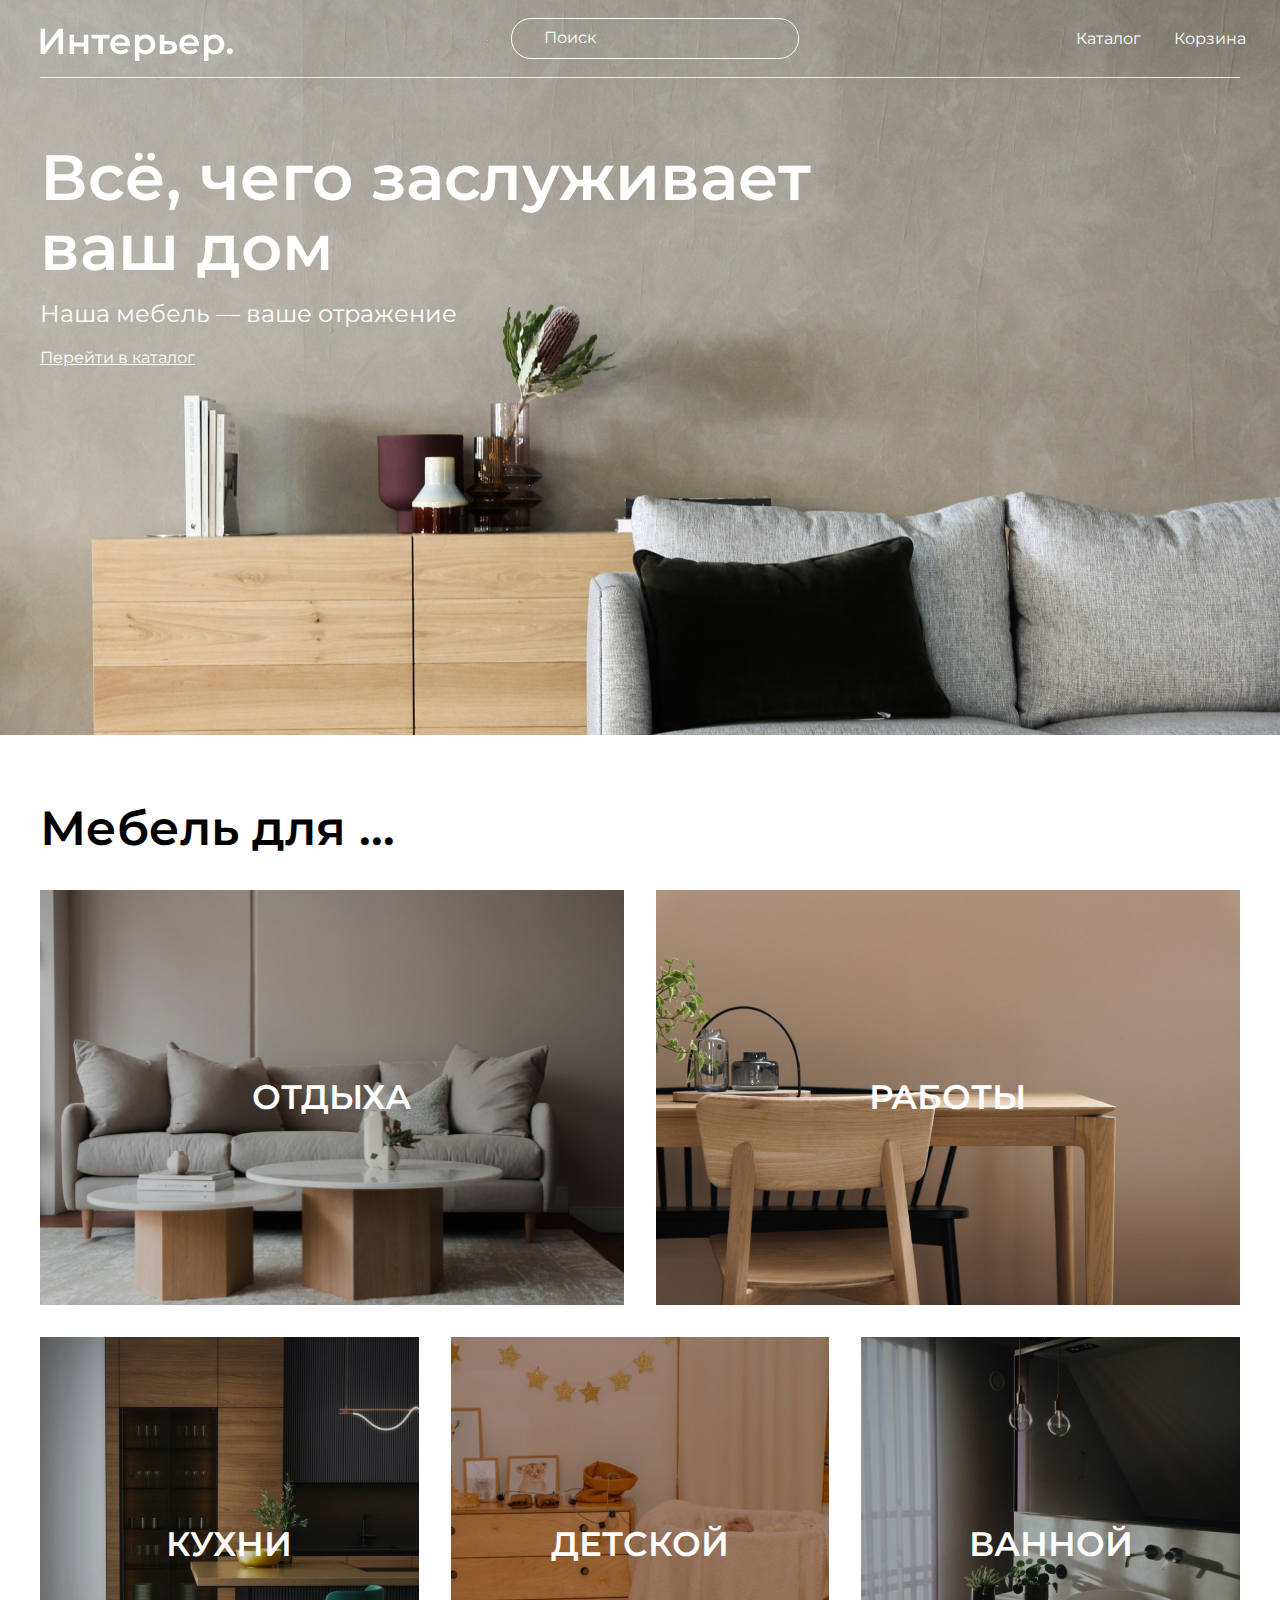
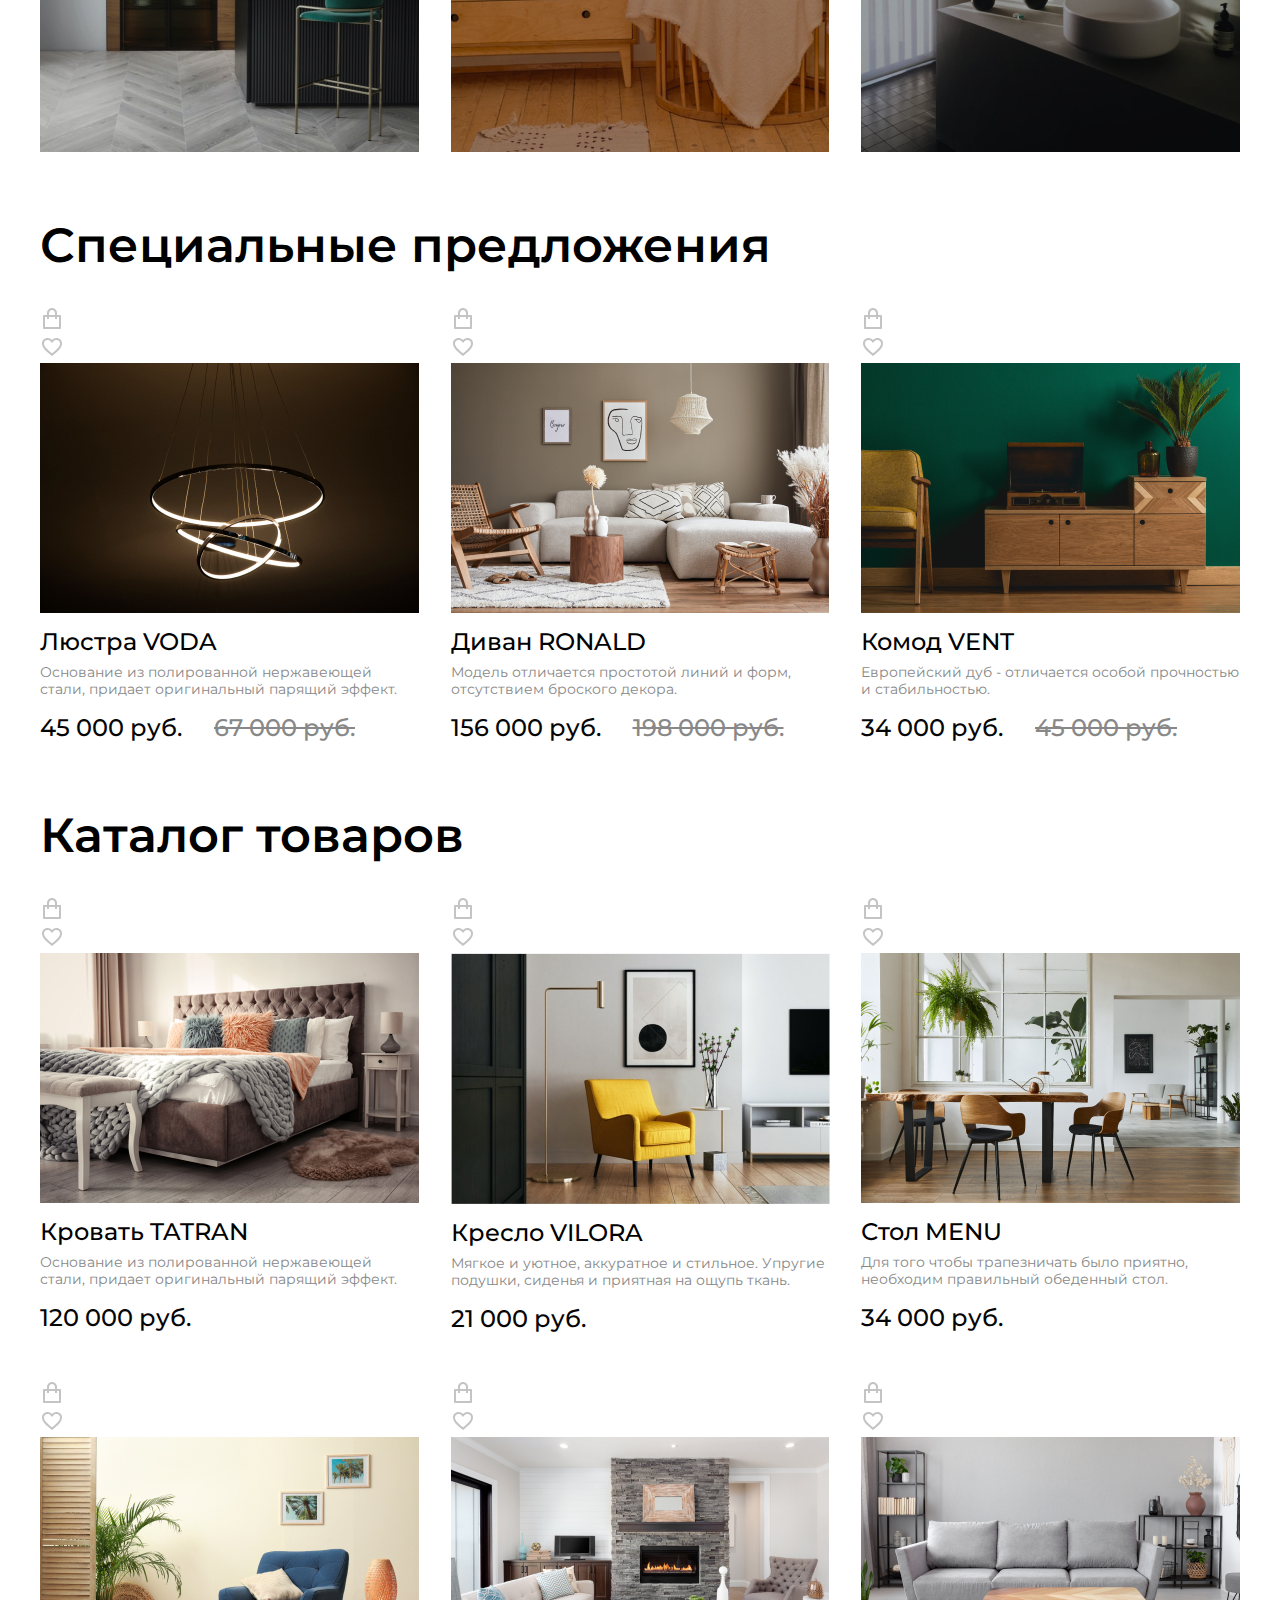
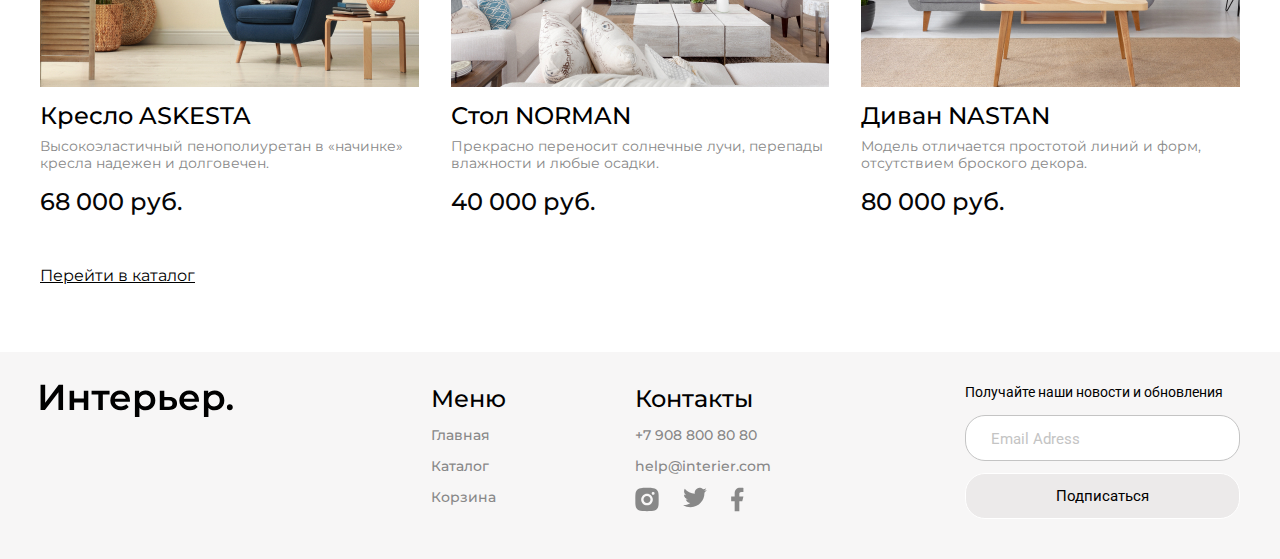
==== commit 265a3ac0: "Update index.html" ====
--- a/index.html
+++ b/index.html
@@ -80,18 +80,66 @@
         <h2 class="content_title">Специальные предложения</h2>
         <div class="products">
         <div class="product_content">
+            <div class="product_btn">    
+                <div>
+                    <a href="#">
+                        <svg width="24" height="24" viewBox="0 0 24 24" fill="none" xmlns="http://www.w3.org/2000/svg">
+                            <path d="M7 8V6C7 4.67392 7.52678 3.40215 8.46447 2.46447C9.40215 1.52678 10.6739 1 12 1C13.3261 1 14.5979 1.52678 15.5355 2.46447C16.4732 3.40215 17 4.67392 17 6V8H20C20.2652 8 20.5196 8.10536 20.7071 8.29289C20.8946 8.48043 21 8.73478 21 9V21C21 21.2652 20.8946 21.5196 20.7071 21.7071C20.5196 21.8946 20.2652 22 20 22H4C3.73478 22 3.48043 21.8946 3.29289 21.7071C3.10536 21.5196 3 21.2652 3 21V9C3 8.73478 3.10536 8.48043 3.29289 8.29289C3.48043 8.10536 3.73478 8 4 8H7ZM7 10H5V20H19V10H17V12H15V10H9V12H7V10ZM9 8H15V6C15 5.20435 14.6839 4.44129 14.1213 3.87868C13.5587 3.31607 12.7956 3 12 3C11.2044 3 10.4413 3.31607 9.87868 3.87868C9.31607 4.44129 9 5.20435 9 6V8Z" fill="#C4C4C4"/>
+                        </svg> 
+                    </a>                       
+                </div>
+                <div>
+                    <a href="#">
+                        <svg width="24" height="24" viewBox="0 0 24 24" fill="none" xmlns="http://www.w3.org/2000/svg">
+                            <path d="M12 21C11.355 20.428 10.626 19.833 9.85502 19.2H9.84502C7.13002 16.98 4.05302 14.468 2.69402 11.458C2.24754 10.4997 2.01093 9.45713 2.00001 8.4C1.99703 6.94949 2.57879 5.55899 3.61383 4.54277C4.64887 3.52655 6.04981 2.9704 7.50002 3C8.68065 3.00187 9.83586 3.34308 10.828 3.983C11.264 4.26597 11.6584 4.60826 12 5C12.3435 4.6098 12.7381 4.26771 13.173 3.983C14.1648 3.34296 15.3197 3.00172 16.5 3C17.9502 2.9704 19.3512 3.52655 20.3862 4.54277C21.4213 5.55899 22.003 6.94949 22 8.4C21.9898 9.45882 21.7532 10.5032 21.306 11.463C19.947 14.473 16.871 16.984 14.156 19.2L14.146 19.208C13.374 19.837 12.646 20.432 12.001 21.008L12 21ZM7.50002 5C6.56853 4.98835 5.67009 5.34485 5.00002 5.992C4.35441 6.62617 3.99358 7.49505 3.99994 8.4C4.01135 9.1705 4.18585 9.92985 4.51202 10.628C5.15353 11.9267 6.01913 13.1021 7.06902 14.1C8.06002 15.1 9.20002 16.068 10.186 16.882C10.459 17.107 10.737 17.334 11.015 17.561L11.19 17.704C11.457 17.922 11.733 18.148 12 18.37L12.013 18.358L12.019 18.353H12.025L12.034 18.346H12.039H12.044L12.062 18.331L12.103 18.298L12.11 18.292L12.121 18.284H12.127L12.136 18.276L12.8 17.731L12.974 17.588C13.255 17.359 13.533 17.132 13.806 16.907C14.792 16.093 15.933 15.126 16.924 14.121C17.9741 13.1236 18.8397 11.9485 19.481 10.65C19.8131 9.9458 19.9901 9.17851 20.0001 8.4C20.0042 7.49784 19.6435 6.6323 19 6C18.3312 5.34992 17.4326 4.99049 16.5 5C15.3619 4.99033 14.274 5.46737 13.51 6.311L12 8.051L10.49 6.311C9.72609 5.46737 8.6381 4.99033 7.50002 5Z" fill="#C4C4C4"/>
+                        </svg>  
+                    </a>
+                </div>
+            </div> 
             <img class="product_photo" src="img/voda.jpg" alt="Люстра VODA">
             <h3 class="product_name">Люстра VODA</h3>
             <p class="product_discription">Основание из полированной нержавеющей стали, придает оригинальный парящий эффект.</p>
             <p class="newprice">45 000 руб. <span class="oldprice">67 000 руб.</span></p>
         </div>
         <div class="product_content">
+            <div class="product_btn">    
+                <div>
+                    <a href="#">
+                        <svg width="24" height="24" viewBox="0 0 24 24" fill="none" xmlns="http://www.w3.org/2000/svg">
+                            <path d="M7 8V6C7 4.67392 7.52678 3.40215 8.46447 2.46447C9.40215 1.52678 10.6739 1 12 1C13.3261 1 14.5979 1.52678 15.5355 2.46447C16.4732 3.40215 17 4.67392 17 6V8H20C20.2652 8 20.5196 8.10536 20.7071 8.29289C20.8946 8.48043 21 8.73478 21 9V21C21 21.2652 20.8946 21.5196 20.7071 21.7071C20.5196 21.8946 20.2652 22 20 22H4C3.73478 22 3.48043 21.8946 3.29289 21.7071C3.10536 21.5196 3 21.2652 3 21V9C3 8.73478 3.10536 8.48043 3.29289 8.29289C3.48043 8.10536 3.73478 8 4 8H7ZM7 10H5V20H19V10H17V12H15V10H9V12H7V10ZM9 8H15V6C15 5.20435 14.6839 4.44129 14.1213 3.87868C13.5587 3.31607 12.7956 3 12 3C11.2044 3 10.4413 3.31607 9.87868 3.87868C9.31607 4.44129 9 5.20435 9 6V8Z" fill="#C4C4C4"/>
+                        </svg> 
+                    </a>                       
+                </div>
+                <div>
+                    <a href="#">
+                        <svg width="24" height="24" viewBox="0 0 24 24" fill="none" xmlns="http://www.w3.org/2000/svg">
+                            <path d="M12 21C11.355 20.428 10.626 19.833 9.85502 19.2H9.84502C7.13002 16.98 4.05302 14.468 2.69402 11.458C2.24754 10.4997 2.01093 9.45713 2.00001 8.4C1.99703 6.94949 2.57879 5.55899 3.61383 4.54277C4.64887 3.52655 6.04981 2.9704 7.50002 3C8.68065 3.00187 9.83586 3.34308 10.828 3.983C11.264 4.26597 11.6584 4.60826 12 5C12.3435 4.6098 12.7381 4.26771 13.173 3.983C14.1648 3.34296 15.3197 3.00172 16.5 3C17.9502 2.9704 19.3512 3.52655 20.3862 4.54277C21.4213 5.55899 22.003 6.94949 22 8.4C21.9898 9.45882 21.7532 10.5032 21.306 11.463C19.947 14.473 16.871 16.984 14.156 19.2L14.146 19.208C13.374 19.837 12.646 20.432 12.001 21.008L12 21ZM7.50002 5C6.56853 4.98835 5.67009 5.34485 5.00002 5.992C4.35441 6.62617 3.99358 7.49505 3.99994 8.4C4.01135 9.1705 4.18585 9.92985 4.51202 10.628C5.15353 11.9267 6.01913 13.1021 7.06902 14.1C8.06002 15.1 9.20002 16.068 10.186 16.882C10.459 17.107 10.737 17.334 11.015 17.561L11.19 17.704C11.457 17.922 11.733 18.148 12 18.37L12.013 18.358L12.019 18.353H12.025L12.034 18.346H12.039H12.044L12.062 18.331L12.103 18.298L12.11 18.292L12.121 18.284H12.127L12.136 18.276L12.8 17.731L12.974 17.588C13.255 17.359 13.533 17.132 13.806 16.907C14.792 16.093 15.933 15.126 16.924 14.121C17.9741 13.1236 18.8397 11.9485 19.481 10.65C19.8131 9.9458 19.9901 9.17851 20.0001 8.4C20.0042 7.49784 19.6435 6.6323 19 6C18.3312 5.34992 17.4326 4.99049 16.5 5C15.3619 4.99033 14.274 5.46737 13.51 6.311L12 8.051L10.49 6.311C9.72609 5.46737 8.6381 4.99033 7.50002 5Z" fill="#C4C4C4"/>
+                        </svg>  
+                    </a>
+                </div>
+            </div> 
             <img class="product_photo" src="img/ronald.jpg" alt="Диван RONALD">
             <h3 class="product_name">Диван RONALD</h3>
             <p class="product_discription">Модель отличается простотой линий и форм, отсутствием броского декора.</p>
             <p class="newprice">156 000 руб. <span class="oldprice">198 000 руб.</span></p>
         </div>
         <div class="product_content">
+            <div class="product_btn">    
+                <div>
+                    <a href="#">
+                        <svg width="24" height="24" viewBox="0 0 24 24" fill="none" xmlns="http://www.w3.org/2000/svg">
+                            <path d="M7 8V6C7 4.67392 7.52678 3.40215 8.46447 2.46447C9.40215 1.52678 10.6739 1 12 1C13.3261 1 14.5979 1.52678 15.5355 2.46447C16.4732 3.40215 17 4.67392 17 6V8H20C20.2652 8 20.5196 8.10536 20.7071 8.29289C20.8946 8.48043 21 8.73478 21 9V21C21 21.2652 20.8946 21.5196 20.7071 21.7071C20.5196 21.8946 20.2652 22 20 22H4C3.73478 22 3.48043 21.8946 3.29289 21.7071C3.10536 21.5196 3 21.2652 3 21V9C3 8.73478 3.10536 8.48043 3.29289 8.29289C3.48043 8.10536 3.73478 8 4 8H7ZM7 10H5V20H19V10H17V12H15V10H9V12H7V10ZM9 8H15V6C15 5.20435 14.6839 4.44129 14.1213 3.87868C13.5587 3.31607 12.7956 3 12 3C11.2044 3 10.4413 3.31607 9.87868 3.87868C9.31607 4.44129 9 5.20435 9 6V8Z" fill="#C4C4C4"/>
+                        </svg> 
+                    </a>                       
+                </div>
+                <div>
+                    <a href="#">
+                        <svg width="24" height="24" viewBox="0 0 24 24" fill="none" xmlns="http://www.w3.org/2000/svg">
+                            <path d="M12 21C11.355 20.428 10.626 19.833 9.85502 19.2H9.84502C7.13002 16.98 4.05302 14.468 2.69402 11.458C2.24754 10.4997 2.01093 9.45713 2.00001 8.4C1.99703 6.94949 2.57879 5.55899 3.61383 4.54277C4.64887 3.52655 6.04981 2.9704 7.50002 3C8.68065 3.00187 9.83586 3.34308 10.828 3.983C11.264 4.26597 11.6584 4.60826 12 5C12.3435 4.6098 12.7381 4.26771 13.173 3.983C14.1648 3.34296 15.3197 3.00172 16.5 3C17.9502 2.9704 19.3512 3.52655 20.3862 4.54277C21.4213 5.55899 22.003 6.94949 22 8.4C21.9898 9.45882 21.7532 10.5032 21.306 11.463C19.947 14.473 16.871 16.984 14.156 19.2L14.146 19.208C13.374 19.837 12.646 20.432 12.001 21.008L12 21ZM7.50002 5C6.56853 4.98835 5.67009 5.34485 5.00002 5.992C4.35441 6.62617 3.99358 7.49505 3.99994 8.4C4.01135 9.1705 4.18585 9.92985 4.51202 10.628C5.15353 11.9267 6.01913 13.1021 7.06902 14.1C8.06002 15.1 9.20002 16.068 10.186 16.882C10.459 17.107 10.737 17.334 11.015 17.561L11.19 17.704C11.457 17.922 11.733 18.148 12 18.37L12.013 18.358L12.019 18.353H12.025L12.034 18.346H12.039H12.044L12.062 18.331L12.103 18.298L12.11 18.292L12.121 18.284H12.127L12.136 18.276L12.8 17.731L12.974 17.588C13.255 17.359 13.533 17.132 13.806 16.907C14.792 16.093 15.933 15.126 16.924 14.121C17.9741 13.1236 18.8397 11.9485 19.481 10.65C19.8131 9.9458 19.9901 9.17851 20.0001 8.4C20.0042 7.49784 19.6435 6.6323 19 6C18.3312 5.34992 17.4326 4.99049 16.5 5C15.3619 4.99033 14.274 5.46737 13.51 6.311L12 8.051L10.49 6.311C9.72609 5.46737 8.6381 4.99033 7.50002 5Z" fill="#C4C4C4"/>
+                        </svg>  
+                    </a>
+                </div>
+            </div> 
             <img class="product_photo" src="img/vent.jpg" alt="Комод VENT">
             <h3 class="product_name">Комод VENT</h3>
             <p class="product_discription">Европейский дуб - отличается особой прочностью и стабильностью.</p>
@@ -102,37 +150,133 @@
     <div class="catalog center">
         <h2 class="content_title">Каталог товаров</h2>
         <div class="products">
-        <div class="product_content">    
+        <div class="product_content"> 
+            <div class="product_btn">    
+                <div>
+                    <a href="#">
+                        <svg width="24" height="24" viewBox="0 0 24 24" fill="none" xmlns="http://www.w3.org/2000/svg">
+                            <path d="M7 8V6C7 4.67392 7.52678 3.40215 8.46447 2.46447C9.40215 1.52678 10.6739 1 12 1C13.3261 1 14.5979 1.52678 15.5355 2.46447C16.4732 3.40215 17 4.67392 17 6V8H20C20.2652 8 20.5196 8.10536 20.7071 8.29289C20.8946 8.48043 21 8.73478 21 9V21C21 21.2652 20.8946 21.5196 20.7071 21.7071C20.5196 21.8946 20.2652 22 20 22H4C3.73478 22 3.48043 21.8946 3.29289 21.7071C3.10536 21.5196 3 21.2652 3 21V9C3 8.73478 3.10536 8.48043 3.29289 8.29289C3.48043 8.10536 3.73478 8 4 8H7ZM7 10H5V20H19V10H17V12H15V10H9V12H7V10ZM9 8H15V6C15 5.20435 14.6839 4.44129 14.1213 3.87868C13.5587 3.31607 12.7956 3 12 3C11.2044 3 10.4413 3.31607 9.87868 3.87868C9.31607 4.44129 9 5.20435 9 6V8Z" fill="#C4C4C4"/>
+                        </svg> 
+                    </a>                       
+                </div>
+                <div>
+                    <a href="#">
+                        <svg width="24" height="24" viewBox="0 0 24 24" fill="none" xmlns="http://www.w3.org/2000/svg">
+                            <path d="M12 21C11.355 20.428 10.626 19.833 9.85502 19.2H9.84502C7.13002 16.98 4.05302 14.468 2.69402 11.458C2.24754 10.4997 2.01093 9.45713 2.00001 8.4C1.99703 6.94949 2.57879 5.55899 3.61383 4.54277C4.64887 3.52655 6.04981 2.9704 7.50002 3C8.68065 3.00187 9.83586 3.34308 10.828 3.983C11.264 4.26597 11.6584 4.60826 12 5C12.3435 4.6098 12.7381 4.26771 13.173 3.983C14.1648 3.34296 15.3197 3.00172 16.5 3C17.9502 2.9704 19.3512 3.52655 20.3862 4.54277C21.4213 5.55899 22.003 6.94949 22 8.4C21.9898 9.45882 21.7532 10.5032 21.306 11.463C19.947 14.473 16.871 16.984 14.156 19.2L14.146 19.208C13.374 19.837 12.646 20.432 12.001 21.008L12 21ZM7.50002 5C6.56853 4.98835 5.67009 5.34485 5.00002 5.992C4.35441 6.62617 3.99358 7.49505 3.99994 8.4C4.01135 9.1705 4.18585 9.92985 4.51202 10.628C5.15353 11.9267 6.01913 13.1021 7.06902 14.1C8.06002 15.1 9.20002 16.068 10.186 16.882C10.459 17.107 10.737 17.334 11.015 17.561L11.19 17.704C11.457 17.922 11.733 18.148 12 18.37L12.013 18.358L12.019 18.353H12.025L12.034 18.346H12.039H12.044L12.062 18.331L12.103 18.298L12.11 18.292L12.121 18.284H12.127L12.136 18.276L12.8 17.731L12.974 17.588C13.255 17.359 13.533 17.132 13.806 16.907C14.792 16.093 15.933 15.126 16.924 14.121C17.9741 13.1236 18.8397 11.9485 19.481 10.65C19.8131 9.9458 19.9901 9.17851 20.0001 8.4C20.0042 7.49784 19.6435 6.6323 19 6C18.3312 5.34992 17.4326 4.99049 16.5 5C15.3619 4.99033 14.274 5.46737 13.51 6.311L12 8.051L10.49 6.311C9.72609 5.46737 8.6381 4.99033 7.50002 5Z" fill="#C4C4C4"/>
+                        </svg>  
+                    </a>
+                </div>
+            </div>    
             <img class="product_photo" src="img/tatran.jpg" alt="Кровать TATRAN">
             <h3 class="product_name">Кровать TATRAN</h3>
             <p class="product_discription">Основание из полированной нержавеющей стали, придает оригинальный парящий эффект.</p>
             <p class="newprice">120 000 руб.</p>
         </div>
         <div class="product_content">    
+            <div class="product_btn">    
+                <div>
+                    <a href="#">
+                        <svg width="24" height="24" viewBox="0 0 24 24" fill="none" xmlns="http://www.w3.org/2000/svg">
+                            <path d="M7 8V6C7 4.67392 7.52678 3.40215 8.46447 2.46447C9.40215 1.52678 10.6739 1 12 1C13.3261 1 14.5979 1.52678 15.5355 2.46447C16.4732 3.40215 17 4.67392 17 6V8H20C20.2652 8 20.5196 8.10536 20.7071 8.29289C20.8946 8.48043 21 8.73478 21 9V21C21 21.2652 20.8946 21.5196 20.7071 21.7071C20.5196 21.8946 20.2652 22 20 22H4C3.73478 22 3.48043 21.8946 3.29289 21.7071C3.10536 21.5196 3 21.2652 3 21V9C3 8.73478 3.10536 8.48043 3.29289 8.29289C3.48043 8.10536 3.73478 8 4 8H7ZM7 10H5V20H19V10H17V12H15V10H9V12H7V10ZM9 8H15V6C15 5.20435 14.6839 4.44129 14.1213 3.87868C13.5587 3.31607 12.7956 3 12 3C11.2044 3 10.4413 3.31607 9.87868 3.87868C9.31607 4.44129 9 5.20435 9 6V8Z" fill="#C4C4C4"/>
+                        </svg> 
+                    </a>                       
+                </div>
+                <div>
+                    <a href="#">
+                        <svg width="24" height="24" viewBox="0 0 24 24" fill="none" xmlns="http://www.w3.org/2000/svg">
+                            <path d="M12 21C11.355 20.428 10.626 19.833 9.85502 19.2H9.84502C7.13002 16.98 4.05302 14.468 2.69402 11.458C2.24754 10.4997 2.01093 9.45713 2.00001 8.4C1.99703 6.94949 2.57879 5.55899 3.61383 4.54277C4.64887 3.52655 6.04981 2.9704 7.50002 3C8.68065 3.00187 9.83586 3.34308 10.828 3.983C11.264 4.26597 11.6584 4.60826 12 5C12.3435 4.6098 12.7381 4.26771 13.173 3.983C14.1648 3.34296 15.3197 3.00172 16.5 3C17.9502 2.9704 19.3512 3.52655 20.3862 4.54277C21.4213 5.55899 22.003 6.94949 22 8.4C21.9898 9.45882 21.7532 10.5032 21.306 11.463C19.947 14.473 16.871 16.984 14.156 19.2L14.146 19.208C13.374 19.837 12.646 20.432 12.001 21.008L12 21ZM7.50002 5C6.56853 4.98835 5.67009 5.34485 5.00002 5.992C4.35441 6.62617 3.99358 7.49505 3.99994 8.4C4.01135 9.1705 4.18585 9.92985 4.51202 10.628C5.15353 11.9267 6.01913 13.1021 7.06902 14.1C8.06002 15.1 9.20002 16.068 10.186 16.882C10.459 17.107 10.737 17.334 11.015 17.561L11.19 17.704C11.457 17.922 11.733 18.148 12 18.37L12.013 18.358L12.019 18.353H12.025L12.034 18.346H12.039H12.044L12.062 18.331L12.103 18.298L12.11 18.292L12.121 18.284H12.127L12.136 18.276L12.8 17.731L12.974 17.588C13.255 17.359 13.533 17.132 13.806 16.907C14.792 16.093 15.933 15.126 16.924 14.121C17.9741 13.1236 18.8397 11.9485 19.481 10.65C19.8131 9.9458 19.9901 9.17851 20.0001 8.4C20.0042 7.49784 19.6435 6.6323 19 6C18.3312 5.34992 17.4326 4.99049 16.5 5C15.3619 4.99033 14.274 5.46737 13.51 6.311L12 8.051L10.49 6.311C9.72609 5.46737 8.6381 4.99033 7.50002 5Z" fill="#C4C4C4"/>
+                        </svg>  
+                    </a>
+                </div>
+            </div> 
             <img class="product_photo" src="img/product1.jpg" alt="Кресло VILORA">
             <h3 class="product_name">Кресло VILORA</h3>
             <p class="product_discription">Мягкое и уютное, аккуратное и стильное. Упругие подушки, сиденья и приятная на ощупь ткань.</p>
             <p class="newprice">21 000 руб.</p>
         </div>
         <div class="product_content">    
+            <div class="product_btn">    
+                <div>
+                    <a href="#">
+                        <svg width="24" height="24" viewBox="0 0 24 24" fill="none" xmlns="http://www.w3.org/2000/svg">
+                            <path d="M7 8V6C7 4.67392 7.52678 3.40215 8.46447 2.46447C9.40215 1.52678 10.6739 1 12 1C13.3261 1 14.5979 1.52678 15.5355 2.46447C16.4732 3.40215 17 4.67392 17 6V8H20C20.2652 8 20.5196 8.10536 20.7071 8.29289C20.8946 8.48043 21 8.73478 21 9V21C21 21.2652 20.8946 21.5196 20.7071 21.7071C20.5196 21.8946 20.2652 22 20 22H4C3.73478 22 3.48043 21.8946 3.29289 21.7071C3.10536 21.5196 3 21.2652 3 21V9C3 8.73478 3.10536 8.48043 3.29289 8.29289C3.48043 8.10536 3.73478 8 4 8H7ZM7 10H5V20H19V10H17V12H15V10H9V12H7V10ZM9 8H15V6C15 5.20435 14.6839 4.44129 14.1213 3.87868C13.5587 3.31607 12.7956 3 12 3C11.2044 3 10.4413 3.31607 9.87868 3.87868C9.31607 4.44129 9 5.20435 9 6V8Z" fill="#C4C4C4"/>
+                        </svg> 
+                    </a>                       
+                </div>
+                <div>
+                    <a href="#">
+                        <svg width="24" height="24" viewBox="0 0 24 24" fill="none" xmlns="http://www.w3.org/2000/svg">
+                            <path d="M12 21C11.355 20.428 10.626 19.833 9.85502 19.2H9.84502C7.13002 16.98 4.05302 14.468 2.69402 11.458C2.24754 10.4997 2.01093 9.45713 2.00001 8.4C1.99703 6.94949 2.57879 5.55899 3.61383 4.54277C4.64887 3.52655 6.04981 2.9704 7.50002 3C8.68065 3.00187 9.83586 3.34308 10.828 3.983C11.264 4.26597 11.6584 4.60826 12 5C12.3435 4.6098 12.7381 4.26771 13.173 3.983C14.1648 3.34296 15.3197 3.00172 16.5 3C17.9502 2.9704 19.3512 3.52655 20.3862 4.54277C21.4213 5.55899 22.003 6.94949 22 8.4C21.9898 9.45882 21.7532 10.5032 21.306 11.463C19.947 14.473 16.871 16.984 14.156 19.2L14.146 19.208C13.374 19.837 12.646 20.432 12.001 21.008L12 21ZM7.50002 5C6.56853 4.98835 5.67009 5.34485 5.00002 5.992C4.35441 6.62617 3.99358 7.49505 3.99994 8.4C4.01135 9.1705 4.18585 9.92985 4.51202 10.628C5.15353 11.9267 6.01913 13.1021 7.06902 14.1C8.06002 15.1 9.20002 16.068 10.186 16.882C10.459 17.107 10.737 17.334 11.015 17.561L11.19 17.704C11.457 17.922 11.733 18.148 12 18.37L12.013 18.358L12.019 18.353H12.025L12.034 18.346H12.039H12.044L12.062 18.331L12.103 18.298L12.11 18.292L12.121 18.284H12.127L12.136 18.276L12.8 17.731L12.974 17.588C13.255 17.359 13.533 17.132 13.806 16.907C14.792 16.093 15.933 15.126 16.924 14.121C17.9741 13.1236 18.8397 11.9485 19.481 10.65C19.8131 9.9458 19.9901 9.17851 20.0001 8.4C20.0042 7.49784 19.6435 6.6323 19 6C18.3312 5.34992 17.4326 4.99049 16.5 5C15.3619 4.99033 14.274 5.46737 13.51 6.311L12 8.051L10.49 6.311C9.72609 5.46737 8.6381 4.99033 7.50002 5Z" fill="#C4C4C4"/>
+                        </svg>  
+                    </a>
+                </div>
+            </div> 
             <img class="product_photo" src="img/menu.jpg" alt="Стол MENU">
             <h3 class="product_name">Стол MENU</h3>
             <p class="product_discription">Для того чтобы трапезничать было приятно, необходим правильный обеденный стол.</p>
             <p class="newprice">34 000 руб.</p>
         </div>
         <div class="product_content">    
+            <div class="product_btn">    
+                <div>
+                    <a href="#">
+                        <svg width="24" height="24" viewBox="0 0 24 24" fill="none" xmlns="http://www.w3.org/2000/svg">
+                            <path d="M7 8V6C7 4.67392 7.52678 3.40215 8.46447 2.46447C9.40215 1.52678 10.6739 1 12 1C13.3261 1 14.5979 1.52678 15.5355 2.46447C16.4732 3.40215 17 4.67392 17 6V8H20C20.2652 8 20.5196 8.10536 20.7071 8.29289C20.8946 8.48043 21 8.73478 21 9V21C21 21.2652 20.8946 21.5196 20.7071 21.7071C20.5196 21.8946 20.2652 22 20 22H4C3.73478 22 3.48043 21.8946 3.29289 21.7071C3.10536 21.5196 3 21.2652 3 21V9C3 8.73478 3.10536 8.48043 3.29289 8.29289C3.48043 8.10536 3.73478 8 4 8H7ZM7 10H5V20H19V10H17V12H15V10H9V12H7V10ZM9 8H15V6C15 5.20435 14.6839 4.44129 14.1213 3.87868C13.5587 3.31607 12.7956 3 12 3C11.2044 3 10.4413 3.31607 9.87868 3.87868C9.31607 4.44129 9 5.20435 9 6V8Z" fill="#C4C4C4"/>
+                        </svg> 
+                    </a>                       
+                </div>
+                <div>
+                    <a href="#">
+                        <svg width="24" height="24" viewBox="0 0 24 24" fill="none" xmlns="http://www.w3.org/2000/svg">
+                            <path d="M12 21C11.355 20.428 10.626 19.833 9.85502 19.2H9.84502C7.13002 16.98 4.05302 14.468 2.69402 11.458C2.24754 10.4997 2.01093 9.45713 2.00001 8.4C1.99703 6.94949 2.57879 5.55899 3.61383 4.54277C4.64887 3.52655 6.04981 2.9704 7.50002 3C8.68065 3.00187 9.83586 3.34308 10.828 3.983C11.264 4.26597 11.6584 4.60826 12 5C12.3435 4.6098 12.7381 4.26771 13.173 3.983C14.1648 3.34296 15.3197 3.00172 16.5 3C17.9502 2.9704 19.3512 3.52655 20.3862 4.54277C21.4213 5.55899 22.003 6.94949 22 8.4C21.9898 9.45882 21.7532 10.5032 21.306 11.463C19.947 14.473 16.871 16.984 14.156 19.2L14.146 19.208C13.374 19.837 12.646 20.432 12.001 21.008L12 21ZM7.50002 5C6.56853 4.98835 5.67009 5.34485 5.00002 5.992C4.35441 6.62617 3.99358 7.49505 3.99994 8.4C4.01135 9.1705 4.18585 9.92985 4.51202 10.628C5.15353 11.9267 6.01913 13.1021 7.06902 14.1C8.06002 15.1 9.20002 16.068 10.186 16.882C10.459 17.107 10.737 17.334 11.015 17.561L11.19 17.704C11.457 17.922 11.733 18.148 12 18.37L12.013 18.358L12.019 18.353H12.025L12.034 18.346H12.039H12.044L12.062 18.331L12.103 18.298L12.11 18.292L12.121 18.284H12.127L12.136 18.276L12.8 17.731L12.974 17.588C13.255 17.359 13.533 17.132 13.806 16.907C14.792 16.093 15.933 15.126 16.924 14.121C17.9741 13.1236 18.8397 11.9485 19.481 10.65C19.8131 9.9458 19.9901 9.17851 20.0001 8.4C20.0042 7.49784 19.6435 6.6323 19 6C18.3312 5.34992 17.4326 4.99049 16.5 5C15.3619 4.99033 14.274 5.46737 13.51 6.311L12 8.051L10.49 6.311C9.72609 5.46737 8.6381 4.99033 7.50002 5Z" fill="#C4C4C4"/>
+                        </svg>  
+                    </a>
+                </div>
+            </div> 
             <img class="product_photo" src="img/askesta.jpg" alt="Кресло ASKESTA">
             <h3 class="product_name">Кресло ASKESTA</h3>
             <p class="product_discription">Высокоэластичный пенополиуретан в «начинке» кресла надежен и долговечен.</p>
             <p class="newprice">68 000 руб.</p>
         </div>
-        <div class="product_content">    
+        <div class="product_content"> 
+            <div class="product_btn">    
+                <div>
+                    <a href="#">
+                        <svg width="24" height="24" viewBox="0 0 24 24" fill="none" xmlns="http://www.w3.org/2000/svg">
+                            <path d="M7 8V6C7 4.67392 7.52678 3.40215 8.46447 2.46447C9.40215 1.52678 10.6739 1 12 1C13.3261 1 14.5979 1.52678 15.5355 2.46447C16.4732 3.40215 17 4.67392 17 6V8H20C20.2652 8 20.5196 8.10536 20.7071 8.29289C20.8946 8.48043 21 8.73478 21 9V21C21 21.2652 20.8946 21.5196 20.7071 21.7071C20.5196 21.8946 20.2652 22 20 22H4C3.73478 22 3.48043 21.8946 3.29289 21.7071C3.10536 21.5196 3 21.2652 3 21V9C3 8.73478 3.10536 8.48043 3.29289 8.29289C3.48043 8.10536 3.73478 8 4 8H7ZM7 10H5V20H19V10H17V12H15V10H9V12H7V10ZM9 8H15V6C15 5.20435 14.6839 4.44129 14.1213 3.87868C13.5587 3.31607 12.7956 3 12 3C11.2044 3 10.4413 3.31607 9.87868 3.87868C9.31607 4.44129 9 5.20435 9 6V8Z" fill="#C4C4C4"/>
+                        </svg> 
+                    </a>                       
+                </div>
+                <div>
+                    <a href="#">
+                        <svg width="24" height="24" viewBox="0 0 24 24" fill="none" xmlns="http://www.w3.org/2000/svg">
+                            <path d="M12 21C11.355 20.428 10.626 19.833 9.85502 19.2H9.84502C7.13002 16.98 4.05302 14.468 2.69402 11.458C2.24754 10.4997 2.01093 9.45713 2.00001 8.4C1.99703 6.94949 2.57879 5.55899 3.61383 4.54277C4.64887 3.52655 6.04981 2.9704 7.50002 3C8.68065 3.00187 9.83586 3.34308 10.828 3.983C11.264 4.26597 11.6584 4.60826 12 5C12.3435 4.6098 12.7381 4.26771 13.173 3.983C14.1648 3.34296 15.3197 3.00172 16.5 3C17.9502 2.9704 19.3512 3.52655 20.3862 4.54277C21.4213 5.55899 22.003 6.94949 22 8.4C21.9898 9.45882 21.7532 10.5032 21.306 11.463C19.947 14.473 16.871 16.984 14.156 19.2L14.146 19.208C13.374 19.837 12.646 20.432 12.001 21.008L12 21ZM7.50002 5C6.56853 4.98835 5.67009 5.34485 5.00002 5.992C4.35441 6.62617 3.99358 7.49505 3.99994 8.4C4.01135 9.1705 4.18585 9.92985 4.51202 10.628C5.15353 11.9267 6.01913 13.1021 7.06902 14.1C8.06002 15.1 9.20002 16.068 10.186 16.882C10.459 17.107 10.737 17.334 11.015 17.561L11.19 17.704C11.457 17.922 11.733 18.148 12 18.37L12.013 18.358L12.019 18.353H12.025L12.034 18.346H12.039H12.044L12.062 18.331L12.103 18.298L12.11 18.292L12.121 18.284H12.127L12.136 18.276L12.8 17.731L12.974 17.588C13.255 17.359 13.533 17.132 13.806 16.907C14.792 16.093 15.933 15.126 16.924 14.121C17.9741 13.1236 18.8397 11.9485 19.481 10.65C19.8131 9.9458 19.9901 9.17851 20.0001 8.4C20.0042 7.49784 19.6435 6.6323 19 6C18.3312 5.34992 17.4326 4.99049 16.5 5C15.3619 4.99033 14.274 5.46737 13.51 6.311L12 8.051L10.49 6.311C9.72609 5.46737 8.6381 4.99033 7.50002 5Z" fill="#C4C4C4"/>
+                        </svg>  
+                    </a>
+                </div>
+            </div>    
             <img class="product_photo" src="img/norman.jpg" alt="Стол NORMAN">
             <h3 class="product_name">Стол NORMAN</h3>
             <p class="product_discription">Прекрасно переносит солнечные лучи, перепады влажности и любые осадки.</p>
             <p class="newprice">40 000 руб.</p>
         </div>
         <div class="product_content">    
+            <div class="product_btn">    
+                <div>
+                    <a href="#">
+                        <svg width="24" height="24" viewBox="0 0 24 24" fill="none" xmlns="http://www.w3.org/2000/svg">
+                            <path d="M7 8V6C7 4.67392 7.52678 3.40215 8.46447 2.46447C9.40215 1.52678 10.6739 1 12 1C13.3261 1 14.5979 1.52678 15.5355 2.46447C16.4732 3.40215 17 4.67392 17 6V8H20C20.2652 8 20.5196 8.10536 20.7071 8.29289C20.8946 8.48043 21 8.73478 21 9V21C21 21.2652 20.8946 21.5196 20.7071 21.7071C20.5196 21.8946 20.2652 22 20 22H4C3.73478 22 3.48043 21.8946 3.29289 21.7071C3.10536 21.5196 3 21.2652 3 21V9C3 8.73478 3.10536 8.48043 3.29289 8.29289C3.48043 8.10536 3.73478 8 4 8H7ZM7 10H5V20H19V10H17V12H15V10H9V12H7V10ZM9 8H15V6C15 5.20435 14.6839 4.44129 14.1213 3.87868C13.5587 3.31607 12.7956 3 12 3C11.2044 3 10.4413 3.31607 9.87868 3.87868C9.31607 4.44129 9 5.20435 9 6V8Z" fill="#C4C4C4"/>
+                        </svg> 
+                    </a>                       
+                </div>
+                <div>
+                    <a href="#">
+                        <svg width="24" height="24" viewBox="0 0 24 24" fill="none" xmlns="http://www.w3.org/2000/svg">
+                            <path d="M12 21C11.355 20.428 10.626 19.833 9.85502 19.2H9.84502C7.13002 16.98 4.05302 14.468 2.69402 11.458C2.24754 10.4997 2.01093 9.45713 2.00001 8.4C1.99703 6.94949 2.57879 5.55899 3.61383 4.54277C4.64887 3.52655 6.04981 2.9704 7.50002 3C8.68065 3.00187 9.83586 3.34308 10.828 3.983C11.264 4.26597 11.6584 4.60826 12 5C12.3435 4.6098 12.7381 4.26771 13.173 3.983C14.1648 3.34296 15.3197 3.00172 16.5 3C17.9502 2.9704 19.3512 3.52655 20.3862 4.54277C21.4213 5.55899 22.003 6.94949 22 8.4C21.9898 9.45882 21.7532 10.5032 21.306 11.463C19.947 14.473 16.871 16.984 14.156 19.2L14.146 19.208C13.374 19.837 12.646 20.432 12.001 21.008L12 21ZM7.50002 5C6.56853 4.98835 5.67009 5.34485 5.00002 5.992C4.35441 6.62617 3.99358 7.49505 3.99994 8.4C4.01135 9.1705 4.18585 9.92985 4.51202 10.628C5.15353 11.9267 6.01913 13.1021 7.06902 14.1C8.06002 15.1 9.20002 16.068 10.186 16.882C10.459 17.107 10.737 17.334 11.015 17.561L11.19 17.704C11.457 17.922 11.733 18.148 12 18.37L12.013 18.358L12.019 18.353H12.025L12.034 18.346H12.039H12.044L12.062 18.331L12.103 18.298L12.11 18.292L12.121 18.284H12.127L12.136 18.276L12.8 17.731L12.974 17.588C13.255 17.359 13.533 17.132 13.806 16.907C14.792 16.093 15.933 15.126 16.924 14.121C17.9741 13.1236 18.8397 11.9485 19.481 10.65C19.8131 9.9458 19.9901 9.17851 20.0001 8.4C20.0042 7.49784 19.6435 6.6323 19 6C18.3312 5.34992 17.4326 4.99049 16.5 5C15.3619 4.99033 14.274 5.46737 13.51 6.311L12 8.051L10.49 6.311C9.72609 5.46737 8.6381 4.99033 7.50002 5Z" fill="#C4C4C4"/>
+                        </svg>  
+                    </a>
+                </div>
+            </div> 
             <img class="product_photo" src="img/nastan.jpg" alt="Диван NASTAN">
             <h3 class="product_name">Диван NASTAN</h3>
             <p class="product_discription">Модель отличается простотой линий и форм, отсутствием броского декора. </p>
